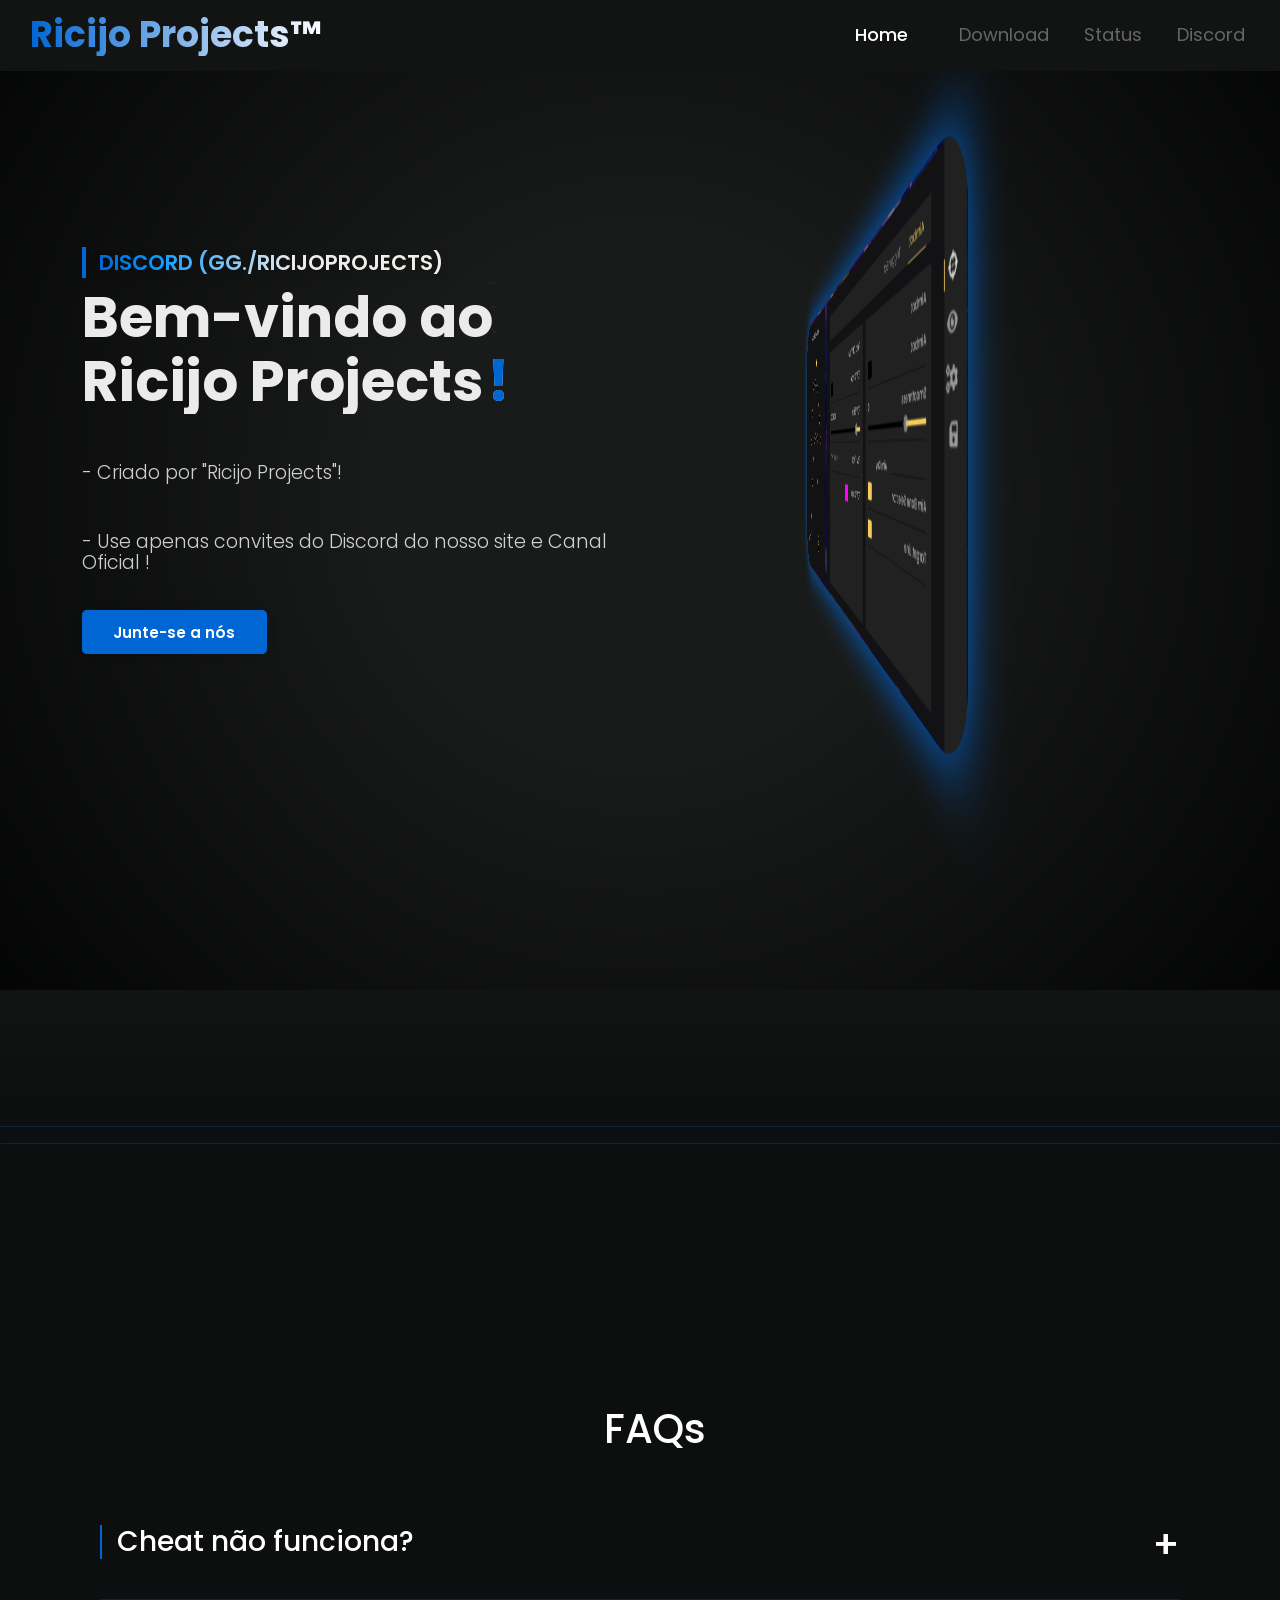
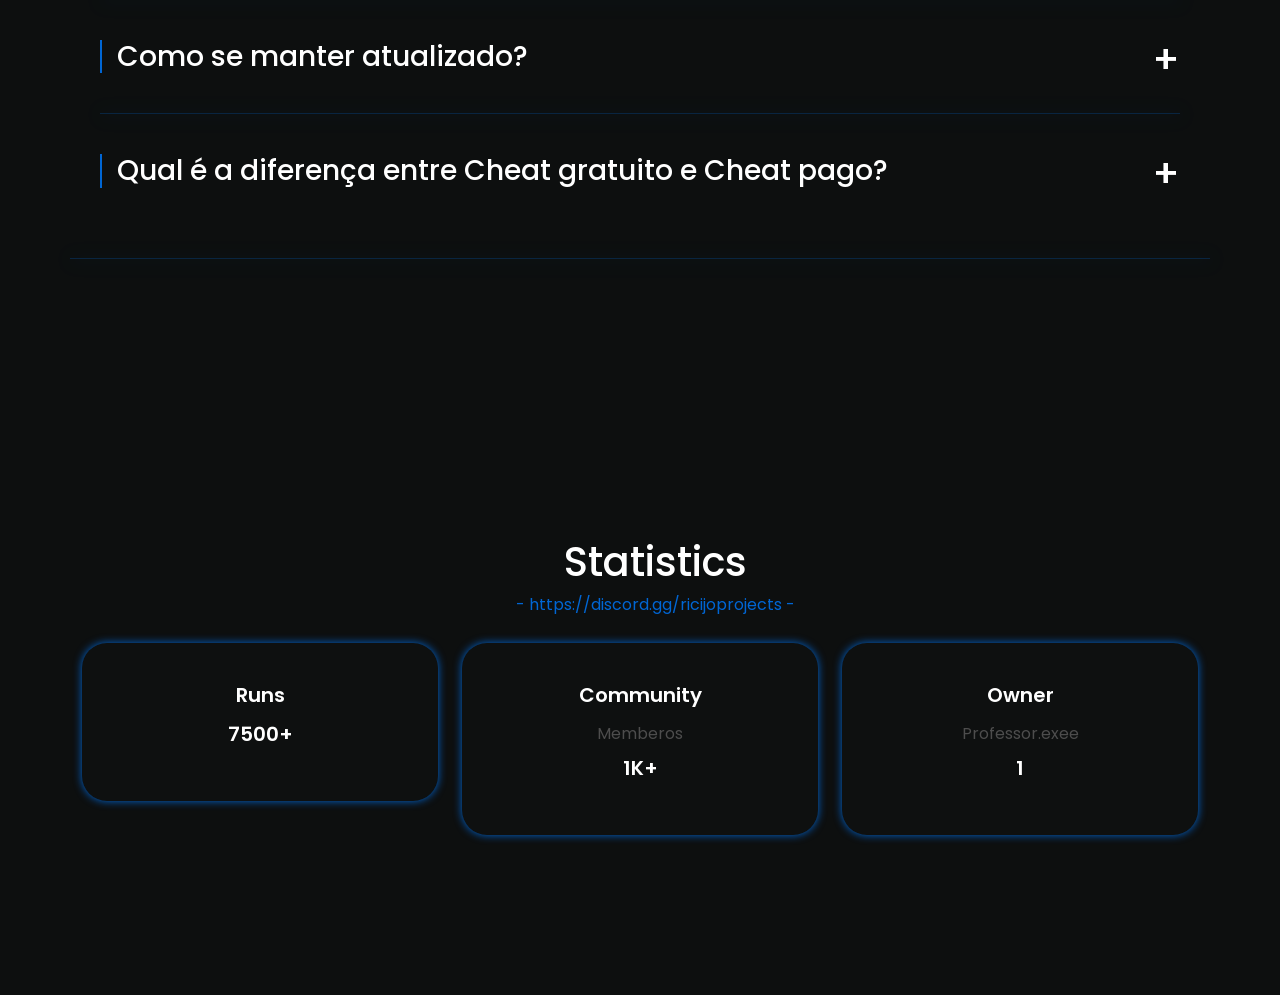
==== index.html @ 13a40e5a "initial commit" ====
<script>

    var isNS = (navigator.appName == "Netscape") ? 1 : 0;
    if (navigator.appName == "Netscape") document.captureEvents(Event.MOUSEDOWN || Event.MOUSEUP);

    function mischandler() {
        return false;
    }


    document.onkeydown = function(e) {
        if (event.keyCode == 123) {
            return false;
        }
        if (e.ctrlKey && e.shiftKey && (e.keyCode == 'I'.charCodeAt(0) || e.keyCode == 'i'.charCodeAt(0))) {
            return false;
        }
        if (e.ctrlKey && e.shiftKey && (e.keyCode == 'C'.charCodeAt(0) || e.keyCode == 'c'.charCodeAt(0))) {
            return false;
        }
        if (e.ctrlKey && e.shiftKey && (e.keyCode == 'J'.charCodeAt(0) || e.keyCode == 'j'.charCodeAt(0))) {
            return false;
        }
        if (e.ctrlKey && (e.keyCode == 'U'.charCodeAt(0) || e.keyCode == 'u'.charCodeAt(0))) {
            return false;
        }
        if (e.ctrlKey && (e.keyCode == 'S'.charCodeAt(0) || e.keyCode == 's'.charCodeAt(0))) {
            return false;
        }
    }
</script>

<meta http-equiv="content-type" content="text/html;charset=UTF-8" />

<head>
    <!DOCTYPE html>
    <html lang="pt-br">
    <meta charset="UTF-8">
    <meta http-equiv="X-UA-Compatible" content="IE=edge">
    <meta name="viewport" content="width=device-width, initial-scale=1.0">
    <title>Ricijo Projects - 2024</title>

    <link href="assets/css/imports.css" rel="stylesheet">

    <link href="assets/css/aos.css" rel="stylesheet">

    <link rel="stylesheet" href="assets/css/font.css" />
    <link rel="icon" type="image/x-icon" href="assets/img/icon.ico">

    <script src="assets/js/ajax/libs/jquery/3.3.1/jquery.min.js"></script>

    <script src="assets/js/aos@2.3.1/aos.js"></script>
    <script src="cdn.sellix.io/static/js/embed.js"></script>
    <link href="cdn.sellix.io/static/css/embed.css" rel="stylesheet" />




</head>
<div class="head" style="width: 100%; height: 20px; position: absolute; z-index: -1"></div>

<header id="navbar" class="active">

    <div class="header">
        <div class="brand">
            <h1>Ricijo Projects&trade;</h1>
        </div>
        <nav class="nav">
            <a href="index.html" class="nav-link wide">Home</a>
            <a href="store.html" target="_blank">Download</a>
            <a href="status.html">Status</a>
            <a href="https://discord.gg/ricijoprojects" target="_blank">Discord</a>
			
        </nav>
    </div>




</header>





<section id="landing">
    <div class="container h-100">
        <div class="row align-items-center h-100">
            <div class="col-md-6" data-aos="fade-right" data-aos-duration="2200">
                <div class="left">
                    <div class="box-welcome">
                        <span>Discord (gg./ricijoprojects) </span>
                    </div>
                    <div class="content">
                        <h1 class="mb-3">Bem-vindo ao Ricijo Projects<span class="red">!</span></h1>
                        <div class="paragraph">
                            <p class="mb-5"></p>
                            <p class="mb-5"> - Criado por "Ricijo Projects"!</p>				
                            <p class="mb-5"> - Use apenas convites do Discord do nosso site e Canal Oficial !</p>					
							
                        </div>
                    </div>

                    <a href="https://discord.gg/ricijoprojects" class="button">Junte-se a nós</a>
                </div>
            </div>

            <div class="col-md-6 d-flex justify-content-end right" data-aos="fade-left" data-aos-duration="2200">
	
                         <source src="assets/img/BW.mp4" autopl
                <!-- 
                         <video autoplay height="30%" style="oay type="video/mp4">
                       </video>
                     -->

                <img class="tilted" style="top: 30px; box-shadow: 0px 0px 50px #0066d4; border-radius: 50px;" src="assets/img/gui.png" alt="Tilted Image">




</section>


<section id="product-info">



    <div class="container">
        <div class="row align-items-center">


            <div class="row align-items-center">
                <div class="col-md-6 left" data-aos="fade-right" data-aos-duration="1000">

                    <div class="product-description">




                    <!--
               <div class="right" data-aos="fade-left" data-aos-duration="1000">
                    <img alt="cheat menu" src="assets/img/gui.png" alt="" class="img-fluid" style="top: 30px; animation: infinite 5s space ease; box-shadow: 0px 0px 6px #c882dd;" width="466rem">
               </div>
               -->

                </div>
            </div>


            <div class="col-md-6 left" data-aos="fade-right" data-aos-duration="1000">


            </div>
            <br>
            <div class="buy ">
                <div class="d-flex align-items-center">
                    <div>

                    </div>
                    <div>
                    </div>
                </div>
            </div>


        </div>


    </div>
    </div>
</section>

<hr>

<section id="vouch">









    </div>
    </div>
</section>

<hr>


<section id="faq">
    <style type="text/css">
        .brand h1 {
            font-size: 36px;
            margin: 0;
            background: linear-gradient(to right, #0066d4, #ffffff);
            -webkit-background-clip: text;
            -webkit-text-fill-color: transparent;
            font-weight: bold;
        }

        .nav {
            display: flex;
            justify-content: flex-end;
            align-items: center;
        }   

        .nav a {
            color: #666;
            text-align: center;
            text-decoration: none;
            font-size: 18px;
            margin-right: 35px;
            transition: color 0.5s;
        }

        .nav-link.wide {
            color: white;
        }

        .white-link {
            color: white;
        }

        .nav a.selected {
            color: white;
        }

        .nav a:hover {
            color: rgb(255, 255, 255);
        }

        .header {
            border-radius: 20px 20px 0px 0px;
            padding: 5px 0px 10px 30px;
            color: #fff;
            width: 100%;
            height: 55px;
            display: flex;
            align-content: center;
            justify-content: space-between;
        }

        .underheader {
            border-radius: 20px 20px 0px 0px;
            padding: 10px 0px;
            color: rgb(197, 197, 197);
            width: 100%;
            font-size: 10px;
            display: flex;
            align-content: center;
            justify-content: center;
        }

        .faq-item {
            margin-bottom: 40px;
            margin-top: 40px;
            padding-left: 15px;
            border-left: 2px solid #0066d4;
            transition: 2s;
        }

        .faq-item1 {
            margin-bottom: 40px;
            margin-top: 40px;
            padding-left: 15px;
            border-left: 2px solid #0066d4;
            transition: 2s;
        }

        .faq-item2 {
            margin-bottom: 40px;
            margin-top: 40px;
            padding-left: 15px;
            border-left: 2px solid #0066d4;
            transition: 2s;
        }

        .faq-item3 {
            margin-bottom: 40px;
            margin-top: 40px;
            padding-left: 15px;
            border-left: 2px solid #0066d4;
            transition: 2s;
        }

        .faq-item4 {
            margin-bottom: 40px;
            margin-top: 40px;
            padding-left: 15px;
            border-left: 2px solid #0066d4;
            transition: 2s;
        }

        .faq-line {
            border-left: 5px solid #0066d4;
            box-shadow: 1px 1px 15px #0066d4;
            border-radius: 5px;
            padding: .6rem 1.5rem;
            margin-bottom: 1.7rem;
        }

        .faq-body {
            padding-left: 15px;
            display: none;
            color: white;
            width: 95%;
            margin-top: 30px;
        }

        .faq-body1 {
            padding-left: 15px;
            display: none;
            color: white;
            width: 95%;
            margin-top: 30px;
        }

        .faq-body2 {
            padding-left: 15px;
            display: none;
            color: white;
            width: 95%;
            margin-top: 30px;
        }

        .faq-body3 {
            padding-left: 15px;
            display: none;
            color: white;
            width: 95%;
            margin-top: 30px;
        }

        .faq-body4 {
            padding-left: 15px;
            display: none;
            color: white;
            width: 95%;
            margin-top: 30px;
        }

        .faq-wrapper {
            width: 75%;
            margin: 0 auto;
        }

        .header p {
            width: 100%;
            margin: 0 auto;
            text-align: center;
        }

        .header h1 {
            width: 100%;
            margin: 0 auto;
            text-align: center;
        }

        .faq-inner {
            padding: 30px;
            transition: 2s;
        }

        .faq-plus {
            cursor: pointer;
            float: right;
            font-size: 1.4em;
            line-height: 1em;
            cursor: pointer;
        }

        hr {
            background-color: #0066d4;
            box-shadow: 1px 1px 15px #0066d4;
        }

        .faq-item h3 {
            color: white;
            transition: 2s;
        }

        .faq-item h3:hover {
            color: #0066d4;
            transition: 2s;
            cursor: pointer;
        }

        .faq-item1 h3 {
            color: white;
            transition: 2s;
        }

        .faq-item1 h3:hover {
            color: #0066d4;
            transition: 2s;
            cursor: pointer;
        }

        .faq-item2 h3 {
            color: white;
            transition: 2s;
        }

        .faq-item2 h3:hover {
            color: #0066d4;
            transition: 2s;
            cursor: pointer;
        }

        .faq-item3 h3 {
            color: white;
            transition: 2s;
        }

        .faq-item3 h3:hover {
            color: #0066d4;
            transition: 2s;
            cursor: pointer;
        }

        .faq-item4 h3 {
            color: white;
            transition: 2s;
        }

        .faq-item4 h3:hover {
            color: #0066d4;
            transition: 2s;
            cursor: pointer;
        }
    </style>
    </head>

    <body>
        <div class="container">
            <div class="row">
                    <div class="header">
                        <h1>FAQs</h1>
                    </div>
                    <div class="faq-inner">
                        <div class="faq-item">
                            <h3>
                                Cheat não funciona?
                                <span class="faq-plus">&plus;</span>
                            </h3>
                            <div class="faq-body">
                               Antes de Executar nosso Loader desative seu Ant-Virus por completo e depois Execute nosso Loader como Administrador, Caso nao funcione Por favor, entre em nosso servidor Discord e crie um ticket para resolver o problema. 
                            </div>
                        </div>
                        <hr>
                        <div class="faq-item1">

                        </div>

                        <div class="faq-item2">



                            <h3>
                                Como se manter atualizado?
                                <span class="faq-plus">&plus;</span>
                            </h3>
                            <div class="faq-body2">
                                Sempre atualizaremos, mas certifique-se de entrar também em nosso servidor Discord e Youtube para ter certeza de estar sempre atualizado.
                            </div>
                        </div>
						                            </h3>

						
						                        <hr>

						                        <div class="faq-item3">
                            </h3>



                            <h3>
                                Qual é a diferença entre Cheat gratuito e Cheat pago?
                                <span class="faq-plus">&plus;</span>
                            </h3>
                            <div class="faq-body3">
                                O Cheat Gratuito é bom, mas pode ser detectado com o tempo, já que muitas pessoas irão usá-lo e pode ser sinalizado pelo Ant-Cheat com o tempo, o <strong> Cheat Privado é para Jogadores e é totalmente indetectável. Ele não pode ser sinalizado por Ant-Cheat. É um Cheat Com Suporte, então você não será banido novamente.</strong>
                            </div>
						
						
                    </div>
                </div>
                <hr>
            </div>
        </div>
        </div>
        </div>
        <script type="text/javascript">
            $(".faq-item").on('click', function() {
                $(this).parent().parent().find('.faq-body').slideToggle();
            });
            $(".faq-item1").on('click', function() {
                $(this).parent().parent().find('.faq-body1').slideToggle();
            });
            $(".faq-item2").on('click', function() {
                $(this).parent().parent().find('.faq-body2').slideToggle();
            });
            $(".faq-item3").on('click', function() {
                $(this).parent().parent().find('.faq-body3').slideToggle();
            });
            $(".faq-item4").on('click', function() {
                $(this).parent().parent().find('.faq-body4').slideToggle();
            });
        </script>
</section>

<section id="services" class="section">
    <div class="header">
        <h1>Statistics</h1>
    </div>
    <div class="header">
        <p style="color:#0066d4;"> - https://discord.gg/ricijoprojects -</p>
    </div>

    <div class="container">
        <div class="row justify-content-center justify-content-md-start">

            <div class="col-lg-4 col-md-6 col-xs-12 col-sm-10">
                <div class="services-item1 text-center">
                    <h4>Runs</h4>
                    </p>
                    <h4>7500+</h4>
                </div>
            </div>

            <div class="col-lg-4 col-md-6 col-xs-12 col-sm-10">
                <div class="services-item1 text-center">
                    <h4>Community</h4>
                    <p>Memberos
                    </p>
                    <h4>1K+</h4>
                </div>
            </div>




            <div class="col-lg-4 col-md-6 col-xs-12 col-sm-10">
                <div class="services-item1 text-center">
                    <h4>Owner</h4>
                    <p> Professor.exee
                    </p>
                    <h4>1</h4>

                </div>
            </div>


        </div>
    </div>


</section>





<script src="assets/js/bootstrap.js"></script>
<script>
    AOS.init({
        disable: 'mobile',
        once: true,
    });

    function change_buy_button(month, threemonths, oneyear, lifetime, sellixid) {
        var value = document.getElementById('plan-select-permspoof').value;
        if (value == 0) {
            document.getElementById('plan-tag').innerHTML = "3.99€";
            document.getElementById("linkperm").setAttribute("sellix", "63e2c02b14707");

        } else if (value == 1) {
            document.getElementById('plan-tag').innerHTML = "6.99€";
            document.getElementById("linkperm").setAttribute("sellix", "63e2c202df00a");
        } else if (value == 2) {
            document.getElementById('plan-tag').innerHTML = "10.99€";
            document.getElementById("linkperm").setAttribute("sellix", "63e2c2599778d");
        } else if (value == 3) {
            document.getElementById('plan-tag').innerHTML = "20.99";
            document.getElementById("linkperm").setAttribute("sellix", "63e2c2cab6d09");
        }
    }

    function change_buy_button2(month, threemonths, oneyear, lifetime) {
        var value = document.getElementById('plan-2').value;
        if (value == 0) {

            document.getElementById('plan-2-tag').innerHTML = "5.99€";
            document.getElementById("linkperm3").setAttribute("sellix", "63e2e7d04923a");

        } else if (value == 1) {
            document.getElementById('plan-2-tag').innerHTML = "15.99€";
            document.getElementById("linkperm3").setAttribute("sellix", "63e2e8383018a");
        } else if (value == 2) {
            document.getElementById('plan-2-tag').innerHTML = "19.99€";
            document.getElementById("linkperm3").setAttribute("sellix", "63e2e87bd94dc");
        } else if (value == 3) {
            document.getElementById('plan-2-tag').innerHTML = "29.99€";
            document.getElementById("linkperm3").setAttribute("sellix", "63e2e8bf50a34");
        }
    }
</script>

</body>
---- assets/css/imports.css ----
@import "bootstrap.min.css";
@import "config.css";
@import "global.css";
@import "custom.css";
@import "responsive.css"
---- assets/css/font.css ----
.fa,
.fab,
.fal,
.far,
.fas {
    -moz-osx-font-smoothing: grayscale;
    -webkit-font-smoothing: antialiased;
    display: inline-block;
    font-style: normal;
    font-variant: normal;
    text-rendering: auto;
    line-height: 1
}

.fa-lg {
    font-size: 1.33333em;
    line-height: .75em;
    vertical-align: -.0667em
}

.fa-xs {
    font-size: .75em
}

.fa-sm {
    font-size: .875em
}

.fa-1x {
    font-size: 1em
}

.fa-2x {
    font-size: 2em
}

.fa-3x {
    font-size: 3em
}

.fa-4x {
    font-size: 4em
}

.fa-5x {
    font-size: 5em
}

.fa-6x {
    font-size: 6em
}

.fa-7x {
    font-size: 7em
}

.fa-8x {
    font-size: 8em
}

.fa-9x {
    font-size: 9em
}

.fa-10x {
    font-size: 10em
}

.fa-fw {
    text-align: center;
    width: 1.25em
}

.fa-ul {
    list-style-type: none;
    margin-left: 2.5em;
    padding-left: 0
}

.fa-ul>li {
    position: relative
}

.fa-li {
    left: -2em;
    position: absolute;
    text-align: center;
    width: 2em;
    line-height: inherit
}

.fa-border {
    border: .08em solid #eee;
    border-radius: .1em;
    padding: .2em .25em .15em
}

.fa-pull-left {
    float: left
}

.fa-pull-right {
    float: right
}

.fa.fa-pull-left,
.fab.fa-pull-left,
.fal.fa-pull-left,
.far.fa-pull-left,
.fas.fa-pull-left {
    margin-right: .3em
}

.fa.fa-pull-right,
.fab.fa-pull-right,
.fal.fa-pull-right,
.far.fa-pull-right,
.fas.fa-pull-right {
    margin-left: .3em
}

.fa-spin {
    animation: fa-spin 2s infinite linear
}

.fa-pulse {
    animation: fa-spin 1s infinite steps(8)
}

@keyframes fa-spin {
    0% {
        transform: rotate(0deg)
    }
    to {
        transform: rotate(1turn)
    }
}

.fa-rotate-90 {
    -ms-filter: "progid:DXImageTransform.Microsoft.BasicImage(rotation=1)";
    transform: rotate(90deg)
}

.fa-rotate-180 {
    -ms-filter: "progid:DXImageTransform.Microsoft.BasicImage(rotation=2)";
    transform: rotate(180deg)
}

.fa-rotate-270 {
    -ms-filter: "progid:DXImageTransform.Microsoft.BasicImage(rotation=3)";
    transform: rotate(270deg)
}

.fa-flip-horizontal {
    -ms-filter: "progid:DXImageTransform.Microsoft.BasicImage(rotation=0, mirror=1)";
    transform: scaleX(-1)
}

.fa-flip-vertical {
    transform: scaleY(-1)
}

.fa-flip-both,
.fa-flip-horizontal.fa-flip-vertical,
.fa-flip-vertical {
    -ms-filter: "progid:DXImageTransform.Microsoft.BasicImage(rotation=2, mirror=1)"
}

.fa-flip-both,
.fa-flip-horizontal.fa-flip-vertical {
    transform: scale(-1)
}

:root .fa-flip-both,
:root .fa-flip-horizontal,
:root .fa-flip-vertical,
:root .fa-rotate-90,
:root .fa-rotate-180,
:root .fa-rotate-270 {
    filter: none
}

.fa-stack {
    display: inline-block;
    height: 2em;
    line-height: 2em;
    position: relative;
    vertical-align: middle;
    width: 2.5em
}

.fa-stack-1x,
.fa-stack-2x {
    left: 0;
    position: absolute;
    text-align: center;
    width: 100%
}

.fa-stack-1x {
    line-height: inherit
}

.fa-stack-2x {
    font-size: 2em
}

.fa-inverse {
    color: #fff
}

.fa-500px:before {
    content: "\f26e"
}

.fa-accessible-icon:before {
    content: "\f368"
}

.fa-accusoft:before {
    content: "\f369"
}

.fa-acquisitions-incorporated:before {
    content: "\f6af"
}

.fa-ad:before {
    content: "\f641"
}

.fa-address-book:before {
    content: "\f2b9"
}

.fa-address-card:before {
    content: "\f2bb"
}

.fa-adjust:before {
    content: "\f042"
}

.fa-adn:before {
    content: "\f170"
}

.fa-adobe:before {
    content: "\f778"
}

.fa-adversal:before {
    content: "\f36a"
}

.fa-affiliatetheme:before {
    content: "\f36b"
}

.fa-air-freshener:before {
    content: "\f5d0"
}

.fa-airbnb:before {
    content: "\f834"
}

.fa-algolia:before {
    content: "\f36c"
}

.fa-align-center:before {
    content: "\f037"
}

.fa-align-justify:before {
    content: "\f039"
}

.fa-align-left:before {
    content: "\f036"
}

.fa-align-right:before {
    content: "\f038"
}

.fa-alipay:before {
    content: "\f642"
}

.fa-allergies:before {
    content: "\f461"
}

.fa-amazon:before {
    content: "\f270"
}

.fa-amazon-pay:before {
    content: "\f42c"
}

.fa-ambulance:before {
    content: "\f0f9"
}

.fa-american-sign-language-interpreting:before {
    content: "\f2a3"
}

.fa-amilia:before {
    content: "\f36d"
}

.fa-anchor:before {
    content: "\f13d"
}

.fa-android:before {
    content: "\f17b"
}

.fa-angellist:before {
    content: "\f209"
}

.fa-angle-double-down:before {
    content: "\f103"
}

.fa-angle-double-left:before {
    content: "\f100"
}

.fa-angle-double-right:before {
    content: "\f101"
}

.fa-angle-double-up:before {
    content: "\f102"
}

.fa-angle-down:before {
    content: "\f107"
}

.fa-angle-left:before {
    content: "\f104"
}

.fa-angle-right:before {
    content: "\f105"
}

.fa-angle-up:before {
    content: "\f106"
}

.fa-angry:before {
    content: "\f556"
}

.fa-angrycreative:before {
    content: "\f36e"
}

.fa-angular:before {
    content: "\f420"
}

.fa-ankh:before {
    content: "\f644"
}

.fa-app-store:before {
    content: "\f36f"
}

.fa-app-store-ios:before {
    content: "\f370"
}

.fa-apper:before {
    content: "\f371"
}

.fa-apple:before {
    content: "\f179"
}

.fa-apple-alt:before {
    content: "\f5d1"
}

.fa-apple-pay:before {
    content: "\f415"
}

.fa-archive:before {
    content: "\f187"
}

.fa-archway:before {
    content: "\f557"
}

.fa-arrow-alt-circle-down:before {
    content: "\f358"
}

.fa-arrow-alt-circle-left:before {
    content: "\f359"
}

.fa-arrow-alt-circle-right:before {
    content: "\f35a"
}

.fa-arrow-alt-circle-up:before {
    content: "\f35b"
}

.fa-arrow-circle-down:before {
    content: "\f0ab"
}

.fa-arrow-circle-left:before {
    content: "\f0a8"
}

.fa-arrow-circle-right:before {
    content: "\f0a9"
}

.fa-arrow-circle-up:before {
    content: "\f0aa"
}

.fa-arrow-down:before {
    content: "\f063"
}

.fa-arrow-left:before {
    content: "\f060"
}

.fa-arrow-right:before {
    content: "\f061"
}

.fa-arrow-up:before {
    content: "\f062"
}

.fa-arrows-alt:before {
    content: "\f0b2"
}

.fa-arrows-alt-h:before {
    content: "\f337"
}

.fa-arrows-alt-v:before {
    content: "\f338"
}

.fa-artstation:before {
    content: "\f77a"
}

.fa-assistive-listening-systems:before {
    content: "\f2a2"
}

.fa-asterisk:before {
    content: "\f069"
}

.fa-asymmetrik:before {
    content: "\f372"
}

.fa-at:before {
    content: "\f1fa"
}

.fa-atlas:before {
    content: "\f558"
}

.fa-atlassian:before {
    content: "\f77b"
}

.fa-atom:before {
    content: "\f5d2"
}

.fa-audible:before {
    content: "\f373"
}

.fa-audio-description:before {
    content: "\f29e"
}

.fa-autoprefixer:before {
    content: "\f41c"
}

.fa-avianex:before {
    content: "\f374"
}

.fa-aviato:before {
    content: "\f421"
}

.fa-award:before {
    content: "\f559"
}

.fa-aws:before {
    content: "\f375"
}

.fa-baby:before {
    content: "\f77c"
}

.fa-baby-carriage:before {
    content: "\f77d"
}

.fa-backspace:before {
    content: "\f55a"
}

.fa-backward:before {
    content: "\f04a"
}

.fa-bacon:before {
    content: "\f7e5"
}

.fa-balance-scale:before {
    content: "\f24e"
}

.fa-ban:before {
    content: "\f05e"
}

.fa-band-aid:before {
    content: "\f462"
}

.fa-bandcamp:before {
    content: "\f2d5"
}

.fa-barcode:before {
    content: "\f02a"
}

.fa-bars:before {
    content: "\f0c9"
}

.fa-baseball-ball:before {
    content: "\f433"
}

.fa-basketball-ball:before {
    content: "\f434"
}

.fa-bath:before {
    content: "\f2cd"
}

.fa-battery-empty:before {
    content: "\f244"
}

.fa-battery-full:before {
    content: "\f240"
}

.fa-battery-half:before {
    content: "\f242"
}

.fa-battery-quarter:before {
    content: "\f243"
}

.fa-battery-three-quarters:before {
    content: "\f241"
}

.fa-battle-net:before {
    content: "\f835"
}

.fa-bed:before {
    content: "\f236"
}

.fa-beer:before {
    content: "\f0fc"
}

.fa-behance:before {
    content: "\f1b4"
}

.fa-behance-square:before {
    content: "\f1b5"
}

.fa-bell:before {
    content: "\f0f3"
}

.fa-bell-slash:before {
    content: "\f1f6"
}

.fa-bezier-curve:before {
    content: "\f55b"
}

.fa-bible:before {
    content: "\f647"
}

.fa-bicycle:before {
    content: "\f206"
}

.fa-bimobject:before {
    content: "\f378"
}

.fa-binoculars:before {
    content: "\f1e5"
}

.fa-biohazard:before {
    content: "\f780"
}

.fa-birthday-cake:before {
    content: "\f1fd"
}

.fa-bitbucket:before {
    content: "\f171"
}

.fa-bitcoin:before {
    content: "\f379"
}

.fa-bity:before {
    content: "\f37a"
}

.fa-black-tie:before {
    content: "\f27e"
}

.fa-blackberry:before {
    content: "\f37b"
}

.fa-blender:before {
    content: "\f517"
}

.fa-blender-phone:before {
    content: "\f6b6"
}

.fa-blind:before {
    content: "\f29d"
}

.fa-blog:before {
    content: "\f781"
}

.fa-blogger:before {
    content: "\f37c"
}

.fa-blogger-b:before {
    content: "\f37d"
}

.fa-bluetooth:before {
    content: "\f293"
}

.fa-bluetooth-b:before {
    content: "\f294"
}

.fa-bold:before {
    content: "\f032"
}

.fa-bolt:before {
    content: "\f0e7"
}

.fa-bomb:before {
    content: "\f1e2"
}

.fa-bone:before {
    content: "\f5d7"
}

.fa-bong:before {
    content: "\f55c"
}

.fa-book:before {
    content: "\f02d"
}

.fa-book-dead:before {
    content: "\f6b7"
}

.fa-book-medical:before {
    content: "\f7e6"
}

.fa-book-open:before {
    content: "\f518"
}

.fa-book-reader:before {
    content: "\f5da"
}

.fa-bookmark:before {
    content: "\f02e"
}

.fa-bootstrap:before {
    content: "\f836"
}

.fa-bowling-ball:before {
    content: "\f436"
}

.fa-box:before {
    content: "\f466"
}

.fa-box-open:before {
    content: "\f49e"
}

.fa-boxes:before {
    content: "\f468"
}

.fa-braille:before {
    content: "\f2a1"
}

.fa-brain:before {
    content: "\f5dc"
}

.fa-bread-slice:before {
    content: "\f7ec"
}

.fa-briefcase:before {
    content: "\f0b1"
}

.fa-briefcase-medical:before {
    content: "\f469"
}

.fa-broadcast-tower:before {
    content: "\f519"
}

.fa-broom:before {
    content: "\f51a"
}

.fa-brush:before {
    content: "\f55d"
}

.fa-btc:before {
    content: "\f15a"
}

.fa-buffer:before {
    content: "\f837"
}

.fa-bug:before {
    content: "\f188"
}

.fa-building:before {
    content: "\f1ad"
}

.fa-bullhorn:before {
    content: "\f0a1"
}

.fa-bullseye:before {
    content: "\f140"
}

.fa-burn:before {
    content: "\f46a"
}

.fa-buromobelexperte:before {
    content: "\f37f"
}

.fa-bus:before {
    content: "\f207"
}

.fa-bus-alt:before {
    content: "\f55e"
}

.fa-business-time:before {
    content: "\f64a"
}

.fa-buysellads:before {
    content: "\f20d"
}

.fa-calculator:before {
    content: "\f1ec"
}

.fa-calendar:before {
    content: "\f133"
}

.fa-calendar-alt:before {
    content: "\f073"
}

.fa-calendar-check:before {
    content: "\f274"
}

.fa-calendar-day:before {
    content: "\f783"
}

.fa-calendar-minus:before {
    content: "\f272"
}

.fa-calendar-plus:before {
    content: "\f271"
}

.fa-calendar-times:before {
    content: "\f273"
}

.fa-calendar-week:before {
    content: "\f784"
}

.fa-camera:before {
    content: "\f030"
}

.fa-camera-retro:before {
    content: "\f083"
}

.fa-campground:before {
    content: "\f6bb"
}

.fa-canadian-maple-leaf:before {
    content: "\f785"
}

.fa-candy-cane:before {
    content: "\f786"
}

.fa-cannabis:before {
    content: "\f55f"
}

.fa-capsules:before {
    content: "\f46b"
}

.fa-car:before {
    content: "\f1b9"
}

.fa-car-alt:before {
    content: "\f5de"
}

.fa-car-battery:before {
    content: "\f5df"
}

.fa-car-crash:before {
    content: "\f5e1"
}

.fa-car-side:before {
    content: "\f5e4"
}

.fa-caret-down:before {
    content: "\f0d7"
}

.fa-caret-left:before {
    content: "\f0d9"
}

.fa-caret-right:before {
    content: "\f0da"
}

.fa-caret-square-down:before {
    content: "\f150"
}

.fa-caret-square-left:before {
    content: "\f191"
}

.fa-caret-square-right:before {
    content: "\f152"
}

.fa-caret-square-up:before {
    content: "\f151"
}

.fa-caret-up:before {
    content: "\f0d8"
}

.fa-carrot:before {
    content: "\f787"
}

.fa-cart-arrow-down:before {
    content: "\f218"
}

.fa-cart-plus:before {
    content: "\f217"
}

.fa-cash-register:before {
    content: "\f788"
}

.fa-cat:before {
    content: "\f6be"
}

.fa-cc-amazon-pay:before {
    content: "\f42d"
}

.fa-cc-amex:before {
    content: "\f1f3"
}

.fa-cc-apple-pay:before {
    content: "\f416"
}

.fa-cc-diners-club:before {
    content: "\f24c"
}

.fa-cc-discover:before {
    content: "\f1f2"
}

.fa-cc-jcb:before {
    content: "\f24b"
}

.fa-cc-mastercard:before {
    content: "\f1f1"
}

.fa-cc-paypal:before {
    content: "\f1f4"
}

.fa-cc-stripe:before {
    content: "\f1f5"
}

.fa-cc-visa:before {
    content: "\f1f0"
}

.fa-centercode:before {
    content: "\f380"
}

.fa-centos:before {
    content: "\f789"
}

.fa-certificate:before {
    content: "\f0a3"
}

.fa-chair:before {
    content: "\f6c0"
}

.fa-chalkboard:before {
    content: "\f51b"
}

.fa-chalkboard-teacher:before {
    content: "\f51c"
}

.fa-charging-station:before {
    content: "\f5e7"
}

.fa-chart-area:before {
    content: "\f1fe"
}

.fa-chart-bar:before {
    content: "\f080"
}

.fa-chart-line:before {
    content: "\f201"
}

.fa-chart-pie:before {
    content: "\f200"
}

.fa-check:before {
    content: "\f00c"
}

.fa-check-circle:before {
    content: "\f058"
}

.fa-check-double:before {
    content: "\f560"
}

.fa-check-square:before {
    content: "\f14a"
}

.fa-cheese:before {
    content: "\f7ef"
}

.fa-chess:before {
    content: "\f439"
}

.fa-chess-bishop:before {
    content: "\f43a"
}

.fa-chess-board:before {
    content: "\f43c"
}

.fa-chess-king:before {
    content: "\f43f"
}

.fa-chess-knight:before {
    content: "\f441"
}

.fa-chess-pawn:before {
    content: "\f443"
}

.fa-chess-queen:before {
    content: "\f445"
}

.fa-chess-rook:before {
    content: "\f447"
}

.fa-chevron-circle-down:before {
    content: "\f13a"
}

.fa-chevron-circle-left:before {
    content: "\f137"
}

.fa-chevron-circle-right:before {
    content: "\f138"
}

.fa-chevron-circle-up:before {
    content: "\f139"
}

.fa-chevron-down:before {
    content: "\f078"
}

.fa-chevron-left:before {
    content: "\f053"
}

.fa-chevron-right:before {
    content: "\f054"
}

.fa-chevron-up:before {
    content: "\f077"
}

.fa-child:before {
    content: "\f1ae"
}

.fa-chrome:before {
    content: "\f268"
}

.fa-chromecast:before {
    content: "\f838"
}

.fa-church:before {
    content: "\f51d"
}

.fa-circle:before {
    content: "\f111"
}

.fa-circle-notch:before {
    content: "\f1ce"
}

.fa-city:before {
    content: "\f64f"
}

.fa-clinic-medical:before {
    content: "\f7f2"
}

.fa-clipboard:before {
    content: "\f328"
}

.fa-clipboard-check:before {
    content: "\f46c"
}

.fa-clipboard-list:before {
    content: "\f46d"
}

.fa-clock:before {
    content: "\f017"
}

.fa-clone:before {
    content: "\f24d"
}

.fa-closed-captioning:before {
    content: "\f20a"
}

.fa-cloud:before {
    content: "\f0c2"
}

.fa-cloud-download-alt:before {
    content: "\f381"
}

.fa-cloud-meatball:before {
    content: "\f73b"
}

.fa-cloud-moon:before {
    content: "\f6c3"
}

.fa-cloud-moon-rain:before {
    content: "\f73c"
}

.fa-cloud-rain:before {
    content: "\f73d"
}

.fa-cloud-showers-heavy:before {
    content: "\f740"
}

.fa-cloud-sun:before {
    content: "\f6c4"
}

.fa-cloud-sun-rain:before {
    content: "\f743"
}

.fa-cloud-upload-alt:before {
    content: "\f382"
}

.fa-cloudscale:before {
    content: "\f383"
}

.fa-cloudsmith:before {
    content: "\f384"
}

.fa-cloudversify:before {
    content: "\f385"
}

.fa-cocktail:before {
    content: "\f561"
}

.fa-code:before {
    content: "\f121"
}

.fa-code-branch:before {
    content: "\f126"
}

.fa-codepen:before {
    content: "\f1cb"
}

.fa-codiepie:before {
    content: "\f284"
}

.fa-coffee:before {
    content: "\f0f4"
}

.fa-cog:before {
    content: "\f013"
}

.fa-cogs:before {
    content: "\f085"
}

.fa-coins:before {
    content: "\f51e"
}

.fa-columns:before {
    content: "\f0db"
}

.fa-comment:before {
    content: "\f075"
}

.fa-comment-alt:before {
    content: "\f27a"
}

.fa-comment-dollar:before {
    content: "\f651"
}

.fa-comment-dots:before {
    content: "\f4ad"
}

.fa-comment-medical:before {
    content: "\f7f5"
}

.fa-comment-slash:before {
    content: "\f4b3"
}

.fa-comments:before {
    content: "\f086"
}

.fa-comments-dollar:before {
    content: "\f653"
}

.fa-compact-disc:before {
    content: "\f51f"
}

.fa-compass:before {
    content: "\f14e"
}

.fa-compress:before {
    content: "\f066"
}

.fa-compress-arrows-alt:before {
    content: "\f78c"
}

.fa-concierge-bell:before {
    content: "\f562"
}

.fa-confluence:before {
    content: "\f78d"
}

.fa-connectdevelop:before {
    content: "\f20e"
}

.fa-contao:before {
    content: "\f26d"
}

.fa-cookie:before {
    content: "\f563"
}

.fa-cookie-bite:before {
    content: "\f564"
}

.fa-copy:before {
    content: "\f0c5"
}

.fa-copyright:before {
    content: "\f1f9"
}

.fa-couch:before {
    content: "\f4b8"
}

.fa-cpanel:before {
    content: "\f388"
}

.fa-creative-commons:before {
    content: "\f25e"
}

.fa-creative-commons-by:before {
    content: "\f4e7"
}

.fa-creative-commons-nc:before {
    content: "\f4e8"
}

.fa-creative-commons-nc-eu:before {
    content: "\f4e9"
}

.fa-creative-commons-nc-jp:before {
    content: "\f4ea"
}

.fa-creative-commons-nd:before {
    content: "\f4eb"
}

.fa-creative-commons-pd:before {
    content: "\f4ec"
}

.fa-creative-commons-pd-alt:before {
    content: "\f4ed"
}

.fa-creative-commons-remix:before {
    content: "\f4ee"
}

.fa-creative-commons-sa:before {
    content: "\f4ef"
}

.fa-creative-commons-sampling:before {
    content: "\f4f0"
}

.fa-creative-commons-sampling-plus:before {
    content: "\f4f1"
}

.fa-creative-commons-share:before {
    content: "\f4f2"
}

.fa-creative-commons-zero:before {
    content: "\f4f3"
}

.fa-credit-card:before {
    content: "\f09d"
}

.fa-critical-role:before {
    content: "\f6c9"
}

.fa-crop:before {
    content: "\f125"
}

.fa-crop-alt:before {
    content: "\f565"
}

.fa-cross:before {
    content: "\f654"
}

.fa-crosshairs:before {
    content: "\f05b"
}

.fa-crow:before {
    content: "\f520"
}

.fa-crown:before {
    content: "\f521"
}

.fa-crutch:before {
    content: "\f7f7"
}

.fa-css3:before {
    content: "\f13c"
}

.fa-css3-alt:before {
    content: "\f38b"
}

.fa-cube:before {
    content: "\f1b2"
}

.fa-cubes:before {
    content: "\f1b3"
}

.fa-cut:before {
    content: "\f0c4"
}

.fa-cuttlefish:before {
    content: "\f38c"
}

.fa-d-and-d:before {
    content: "\f38d"
}

.fa-d-and-d-beyond:before {
    content: "\f6ca"
}

.fa-dashcube:before {
    content: "\f210"
}

.fa-database:before {
    content: "\f1c0"
}

.fa-deaf:before {
    content: "\f2a4"
}

.fa-delicious:before {
    content: "\f1a5"
}

.fa-democrat:before {
    content: "\f747"
}

.fa-deploydog:before {
    content: "\f38e"
}

.fa-deskpro:before {
    content: "\f38f"
}

.fa-desktop:before {
    content: "\f108"
}

.fa-dev:before {
    content: "\f6cc"
}

.fa-deviantart:before {
    content: "\f1bd"
}

.fa-dharmachakra:before {
    content: "\f655"
}

.fa-dhl:before {
    content: "\f790"
}

.fa-diagnoses:before {
    content: "\f470"
}

.fa-diaspora:before {
    content: "\f791"
}

.fa-dice:before {
    content: "\f522"
}

.fa-dice-d20:before {
    content: "\f6cf"
}

.fa-dice-d6:before {
    content: "\f6d1"
}

.fa-dice-five:before {
    content: "\f523"
}

.fa-dice-four:before {
    content: "\f524"
}

.fa-dice-one:before {
    content: "\f525"
}

.fa-dice-six:before {
    content: "\f526"
}

.fa-dice-three:before {
    content: "\f527"
}

.fa-dice-two:before {
    content: "\f528"
}

.fa-digg:before {
    content: "\f1a6"
}

.fa-digital-ocean:before {
    content: "\f391"
}

.fa-digital-tachograph:before {
    content: "\f566"
}

.fa-directions:before {
    content: "\f5eb"
}

.fa-discord:before {
    content: "\f392"
}

.fa-discourse:before {
    content: "\f393"
}

.fa-divide:before {
    content: "\f529"
}

.fa-dizzy:before {
    content: "\f567"
}

.fa-dna:before {
    content: "\f471"
}

.fa-dochub:before {
    content: "\f394"
}

.fa-docker:before {
    content: "\f395"
}

.fa-dog:before {
    content: "\f6d3"
}

.fa-dollar-sign:before {
    content: "\f155"
}

.fa-dolly:before {
    content: "\f472"
}

.fa-dolly-flatbed:before {
    content: "\f474"
}

.fa-donate:before {
    content: "\f4b9"
}

.fa-door-closed:before {
    content: "\f52a"
}

.fa-door-open:before {
    content: "\f52b"
}

.fa-dot-circle:before {
    content: "\f192"
}

.fa-dove:before {
    content: "\f4ba"
}

.fa-download:before {
    content: "\f019"
}

.fa-draft2digital:before {
    content: "\f396"
}

.fa-drafting-compass:before {
    content: "\f568"
}

.fa-dragon:before {
    content: "\f6d5"
}

.fa-draw-polygon:before {
    content: "\f5ee"
}

.fa-dribbble:before {
    content: "\f17d"
}

.fa-dribbble-square:before {
    content: "\f397"
}

.fa-dropbox:before {
    content: "\f16b"
}

.fa-drum:before {
    content: "\f569"
}

.fa-drum-steelpan:before {
    content: "\f56a"
}

.fa-drumstick-bite:before {
    content: "\f6d7"
}

.fa-drupal:before {
    content: "\f1a9"
}

.fa-dumbbell:before {
    content: "\f44b"
}

.fa-dumpster:before {
    content: "\f793"
}

.fa-dumpster-fire:before {
    content: "\f794"
}

.fa-dungeon:before {
    content: "\f6d9"
}

.fa-dyalog:before {
    content: "\f399"
}

.fa-earlybirds:before {
    content: "\f39a"
}

.fa-ebay:before {
    content: "\f4f4"
}

.fa-edge:before {
    content: "\f282"
}

.fa-edit:before {
    content: "\f044"
}

.fa-egg:before {
    content: "\f7fb"
}

.fa-eject:before {
    content: "\f052"
}

.fa-elementor:before {
    content: "\f430"
}

.fa-ellipsis-h:before {
    content: "\f141"
}

.fa-ellipsis-v:before {
    content: "\f142"
}

.fa-ello:before {
    content: "\f5f1"
}

.fa-ember:before {
    content: "\f423"
}

.fa-empire:before {
    content: "\f1d1"
}

.fa-envelope:before {
    content: "\f0e0"
}

.fa-envelope-open:before {
    content: "\f2b6"
}

.fa-envelope-open-text:before {
    content: "\f658"
}

.fa-envelope-square:before {
    content: "\f199"
}

.fa-envira:before {
    content: "\f299"
}

.fa-equals:before {
    content: "\f52c"
}

.fa-eraser:before {
    content: "\f12d"
}

.fa-erlang:before {
    content: "\f39d"
}

.fa-ethereum:before {
    content: "\f42e"
}

.fa-ethernet:before {
    content: "\f796"
}

.fa-etsy:before {
    content: "\f2d7"
}

.fa-euro-sign:before {
    content: "\f153"
}

.fa-evernote:before {
    content: "\f839"
}

.fa-exchange-alt:before {
    content: "\f362"
}

.fa-exclamation:before {
    content: "\f12a"
}

.fa-exclamation-circle:before {
    content: "\f06a"
}

.fa-exclamation-triangle:before {
    content: "\f071"
}

.fa-expand:before {
    content: "\f065"
}

.fa-expand-arrows-alt:before {
    content: "\f31e"
}

.fa-expeditedssl:before {
    content: "\f23e"
}

.fa-external-link-alt:before {
    content: "\f35d"
}

.fa-external-link-square-alt:before {
    content: "\f360"
}

.fa-eye:before {
    content: "\f06e"
}

.fa-eye-dropper:before {
    content: "\f1fb"
}

.fa-eye-slash:before {
    content: "\f070"
}

.fa-facebook:before {
    content: "\f09a"
}

.fa-facebook-f:before {
    content: "\f39e"
}

.fa-facebook-messenger:before {
    content: "\f39f"
}

.fa-facebook-square:before {
    content: "\f082"
}

.fa-fantasy-flight-games:before {
    content: "\f6dc"
}

.fa-fast-backward:before {
    content: "\f049"
}

.fa-fast-forward:before {
    content: "\f050"
}

.fa-fax:before {
    content: "\f1ac"
}

.fa-feather:before {
    content: "\f52d"
}

.fa-feather-alt:before {
    content: "\f56b"
}

.fa-fedex:before {
    content: "\f797"
}

.fa-fedora:before {
    content: "\f798"
}

.fa-female:before {
    content: "\f182"
}

.fa-fighter-jet:before {
    content: "\f0fb"
}

.fa-figma:before {
    content: "\f799"
}

.fa-file:before {
    content: "\f15b"
}

.fa-file-alt:before {
    content: "\f15c"
}

.fa-file-archive:before {
    content: "\f1c6"
}

.fa-file-audio:before {
    content: "\f1c7"
}

.fa-file-code:before {
    content: "\f1c9"
}

.fa-file-contract:before {
    content: "\f56c"
}

.fa-file-csv:before {
    content: "\f6dd"
}

.fa-file-download:before {
    content: "\f56d"
}

.fa-file-excel:before {
    content: "\f1c3"
}

.fa-file-export:before {
    content: "\f56e"
}

.fa-file-image:before {
    content: "\f1c5"
}

.fa-file-import:before {
    content: "\f56f"
}

.fa-file-invoice:before {
    content: "\f570"
}

.fa-file-invoice-dollar:before {
    content: "\f571"
}

.fa-file-medical:before {
    content: "\f477"
}

.fa-file-medical-alt:before {
    content: "\f478"
}

.fa-file-pdf:before {
    content: "\f1c1"
}

.fa-file-powerpoint:before {
    content: "\f1c4"
}

.fa-file-prescription:before {
    content: "\f572"
}

.fa-file-signature:before {
    content: "\f573"
}

.fa-file-upload:before {
    content: "\f574"
}

.fa-file-video:before {
    content: "\f1c8"
}

.fa-file-word:before {
    content: "\f1c2"
}

.fa-fill:before {
    content: "\f575"
}

.fa-fill-drip:before {
    content: "\f576"
}

.fa-film:before {
    content: "\f008"
}

.fa-filter:before {
    content: "\f0b0"
}

.fa-fingerprint:before {
    content: "\f577"
}

.fa-fire:before {
    content: "\f06d"
}

.fa-fire-alt:before {
    content: "\f7e4"
}

.fa-fire-extinguisher:before {
    content: "\f134"
}

.fa-firefox:before {
    content: "\f269"
}

.fa-first-aid:before {
    content: "\f479"
}

.fa-first-order:before {
    content: "\f2b0"
}

.fa-first-order-alt:before {
    content: "\f50a"
}

.fa-firstdraft:before {
    content: "\f3a1"
}

.fa-fish:before {
    content: "\f578"
}

.fa-fist-raised:before {
    content: "\f6de"
}

.fa-flag:before {
    content: "\f024"
}

.fa-flag-checkered:before {
    content: "\f11e"
}

.fa-flag-usa:before {
    content: "\f74d"
}

.fa-flask:before {
    content: "\f0c3"
}

.fa-flickr:before {
    content: "\f16e"
}

.fa-flipboard:before {
    content: "\f44d"
}

.fa-flushed:before {
    content: "\f579"
}

.fa-fly:before {
    content: "\f417"
}

.fa-folder:before {
    content: "\f07b"
}

.fa-folder-minus:before {
    content: "\f65d"
}

.fa-folder-open:before {
    content: "\f07c"
}

.fa-folder-plus:before {
    content: "\f65e"
}

.fa-font:before {
    content: "\f031"
}

.fa-font-awesome:before {
    content: "\f2b4"
}

.fa-font-awesome-alt:before {
    content: "\f35c"
}

.fa-font-awesome-flag:before {
    content: "\f425"
}

.fa-font-awesome-logo-full:before {
    content: "\f4e6"
}

.fa-fonticons:before {
    content: "\f280"
}

.fa-fonticons-fi:before {
    content: "\f3a2"
}

.fa-football-ball:before {
    content: "\f44e"
}

.fa-fort-awesome:before {
    content: "\f286"
}

.fa-fort-awesome-alt:before {
    content: "\f3a3"
}

.fa-forumbee:before {
    content: "\f211"
}

.fa-forward:before {
    content: "\f04e"
}

.fa-foursquare:before {
    content: "\f180"
}

.fa-free-code-camp:before {
    content: "\f2c5"
}

.fa-freebsd:before {
    content: "\f3a4"
}

.fa-frog:before {
    content: "\f52e"
}

.fa-frown:before {
    content: "\f119"
}

.fa-frown-open:before {
    content: "\f57a"
}

.fa-fulcrum:before {
    content: "\f50b"
}

.fa-funnel-dollar:before {
    content: "\f662"
}

.fa-futbol:before {
    content: "\f1e3"
}

.fa-galactic-republic:before {
    content: "\f50c"
}

.fa-galactic-senate:before {
    content: "\f50d"
}

.fa-gamepad:before {
    content: "\f11b"
}

.fa-gas-pump:before {
    content: "\f52f"
}

.fa-gavel:before {
    content: "\f0e3"
}

.fa-gem:before {
    content: "\f3a5"
}

.fa-genderless:before {
    content: "\f22d"
}

.fa-get-pocket:before {
    content: "\f265"
}

.fa-gg:before {
    content: "\f260"
}

.fa-gg-circle:before {
    content: "\f261"
}

.fa-ghost:before {
    content: "\f6e2"
}

.fa-gift:before {
    content: "\f06b"
}

.fa-gifts:before {
    content: "\f79c"
}

.fa-git:before {
    content: "\f1d3"
}

.fa-git-square:before {
    content: "\f1d2"
}

.fa-github:before {
    content: "\f09b"
}

.fa-github-alt:before {
    content: "\f113"
}

.fa-github-square:before {
    content: "\f092"
}

.fa-gitkraken:before {
    content: "\f3a6"
}

.fa-gitlab:before {
    content: "\f296"
}

.fa-gitter:before {
    content: "\f426"
}

.fa-glass-cheers:before {
    content: "\f79f"
}

.fa-glass-martini:before {
    content: "\f000"
}

.fa-glass-martini-alt:before {
    content: "\f57b"
}

.fa-glass-whiskey:before {
    content: "\f7a0"
}

.fa-glasses:before {
    content: "\f530"
}

.fa-glide:before {
    content: "\f2a5"
}

.fa-glide-g:before {
    content: "\f2a6"
}

.fa-globe:before {
    content: "\f0ac"
}

.fa-globe-africa:before {
    content: "\f57c"
}

.fa-globe-americas:before {
    content: "\f57d"
}

.fa-globe-asia:before {
    content: "\f57e"
}

.fa-globe-europe:before {
    content: "\f7a2"
}

.fa-gofore:before {
    content: "\f3a7"
}

.fa-golf-ball:before {
    content: "\f450"
}

.fa-goodreads:before {
    content: "\f3a8"
}

.fa-goodreads-g:before {
    content: "\f3a9"
}

.fa-google:before {
    content: "\f1a0"
}

.fa-google-drive:before {
    content: "\f3aa"
}

.fa-google-play:before {
    content: "\f3ab"
}

.fa-google-plus:before {
    content: "\f2b3"
}

.fa-google-plus-g:before {
    content: "\f0d5"
}

.fa-google-plus-square:before {
    content: "\f0d4"
}

.fa-google-wallet:before {
    content: "\f1ee"
}

.fa-gopuram:before {
    content: "\f664"
}

.fa-graduation-cap:before {
    content: "\f19d"
}

.fa-gratipay:before {
    content: "\f184"
}

.fa-grav:before {
    content: "\f2d6"
}

.fa-greater-than:before {
    content: "\f531"
}

.fa-greater-than-equal:before {
    content: "\f532"
}

.fa-grimace:before {
    content: "\f57f"
}

.fa-grin:before {
    content: "\f580"
}

.fa-grin-alt:before {
    content: "\f581"
}

.fa-grin-beam:before {
    content: "\f582"
}

.fa-grin-beam-sweat:before {
    content: "\f583"
}

.fa-grin-hearts:before {
    content: "\f584"
}

.fa-grin-squint:before {
    content: "\f585"
}

.fa-grin-squint-tears:before {
    content: "\f586"
}

.fa-grin-stars:before {
    content: "\f587"
}

.fa-grin-tears:before {
    content: "\f588"
}

.fa-grin-tongue:before {
    content: "\f589"
}

.fa-grin-tongue-squint:before {
    content: "\f58a"
}

.fa-grin-tongue-wink:before {
    content: "\f58b"
}

.fa-grin-wink:before {
    content: "\f58c"
}

.fa-grip-horizontal:before {
    content: "\f58d"
}

.fa-grip-lines:before {
    content: "\f7a4"
}

.fa-grip-lines-vertical:before {
    content: "\f7a5"
}

.fa-grip-vertical:before {
    content: "\f58e"
}

.fa-gripfire:before {
    content: "\f3ac"
}

.fa-grunt:before {
    content: "\f3ad"
}

.fa-guitar:before {
    content: "\f7a6"
}

.fa-gulp:before {
    content: "\f3ae"
}

.fa-h-square:before {
    content: "\f0fd"
}

.fa-hacker-news:before {
    content: "\f1d4"
}

.fa-hacker-news-square:before {
    content: "\f3af"
}

.fa-hackerrank:before {
    content: "\f5f7"
}

.fa-hamburger:before {
    content: "\f805"
}

.fa-hammer:before {
    content: "\f6e3"
}

.fa-hamsa:before {
    content: "\f665"
}

.fa-hand-holding:before {
    content: "\f4bd"
}

.fa-hand-holding-heart:before {
    content: "\f4be"
}

.fa-hand-holding-usd:before {
    content: "\f4c0"
}

.fa-hand-lizard:before {
    content: "\f258"
}

.fa-hand-middle-finger:before {
    content: "\f806"
}

.fa-hand-paper:before {
    content: "\f256"
}

.fa-hand-peace:before {
    content: "\f25b"
}

.fa-hand-point-down:before {
    content: "\f0a7"
}

.fa-hand-point-left:before {
    content: "\f0a5"
}

.fa-hand-point-right:before {
    content: "\f0a4"
}

.fa-hand-point-up:before {
    content: "\f0a6"
}

.fa-hand-pointer:before {
    content: "\f25a"
}

.fa-hand-rock:before {
    content: "\f255"
}

.fa-hand-scissors:before {
    content: "\f257"
}

.fa-hand-spock:before {
    content: "\f259"
}

.fa-hands:before {
    content: "\f4c2"
}

.fa-hands-helping:before {
    content: "\f4c4"
}

.fa-handshake:before {
    content: "\f2b5"
}

.fa-hanukiah:before {
    content: "\f6e6"
}

.fa-hard-hat:before {
    content: "\f807"
}

.fa-hashtag:before {
    content: "\f292"
}

.fa-hat-wizard:before {
    content: "\f6e8"
}

.fa-haykal:before {
    content: "\f666"
}

.fa-hdd:before {
    content: "\f0a0"
}

.fa-heading:before {
    content: "\f1dc"
}

.fa-headphones:before {
    content: "\f025"
}

.fa-headphones-alt:before {
    content: "\f58f"
}

.fa-headset:before {
    content: "\f590"
}

.fa-heart:before {
    content: "\f004"
}

.fa-heart-broken:before {
    content: "\f7a9"
}

.fa-heartbeat:before {
    content: "\f21e"
}

.fa-helicopter:before {
    content: "\f533"
}

.fa-highlighter:before {
    content: "\f591"
}

.fa-hiking:before {
    content: "\f6ec"
}

.fa-hippo:before {
    content: "\f6ed"
}

.fa-hips:before {
    content: "\f452"
}

.fa-hire-a-helper:before {
    content: "\f3b0"
}

.fa-history:before {
    content: "\f1da"
}

.fa-hockey-puck:before {
    content: "\f453"
}

.fa-holly-berry:before {
    content: "\f7aa"
}

.fa-home:before {
    content: "\f015"
}

.fa-hooli:before {
    content: "\f427"
}

.fa-hornbill:before {
    content: "\f592"
}

.fa-horse:before {
    content: "\f6f0"
}

.fa-horse-head:before {
    content: "\f7ab"
}

.fa-hospital:before {
    content: "\f0f8"
}

.fa-hospital-alt:before {
    content: "\f47d"
}

.fa-hospital-symbol:before {
    content: "\f47e"
}

.fa-hot-tub:before {
    content: "\f593"
}

.fa-hotdog:before {
    content: "\f80f"
}

.fa-hotel:before {
    content: "\f594"
}

.fa-hotjar:before {
    content: "\f3b1"
}

.fa-hourglass:before {
    content: "\f254"
}

.fa-hourglass-end:before {
    content: "\f253"
}

.fa-hourglass-half:before {
    content: "\f252"
}

.fa-hourglass-start:before {
    content: "\f251"
}

.fa-house-damage:before {
    content: "\f6f1"
}

.fa-houzz:before {
    content: "\f27c"
}

.fa-hryvnia:before {
    content: "\f6f2"
}

.fa-html5:before {
    content: "\f13b"
}

.fa-hubspot:before {
    content: "\f3b2"
}

.fa-i-cursor:before {
    content: "\f246"
}

.fa-ice-cream:before {
    content: "\f810"
}

.fa-icicles:before {
    content: "\f7ad"
}

.fa-id-badge:before {
    content: "\f2c1"
}

.fa-id-card:before {
    content: "\f2c2"
}

.fa-id-card-alt:before {
    content: "\f47f"
}

.fa-igloo:before {
    content: "\f7ae"
}

.fa-image:before {
    content: "\f03e"
}

.fa-images:before {
    content: "\f302"
}

.fa-imdb:before {
    content: "\f2d8"
}

.fa-inbox:before {
    content: "\f01c"
}

.fa-indent:before {
    content: "\f03c"
}

.fa-industry:before {
    content: "\f275"
}

.fa-infinity:before {
    content: "\f534"
}

.fa-info:before {
    content: "\f129"
}

.fa-info-circle:before {
    content: "\f05a"
}

.fa-instagram:before {
    content: "\f16d"
}

.fa-intercom:before {
    content: "\f7af"
}

.fa-internet-explorer:before {
    content: "\f26b"
}

.fa-invision:before {
    content: "\f7b0"
}

.fa-ioxhost:before {
    content: "\f208"
}

.fa-italic:before {
    content: "\f033"
}

.fa-itch-io:before {
    content: "\f83a"
}

.fa-itunes:before {
    content: "\f3b4"
}

.fa-itunes-note:before {
    content: "\f3b5"
}

.fa-java:before {
    content: "\f4e4"
}

.fa-jedi:before {
    content: "\f669"
}

.fa-jedi-order:before {
    content: "\f50e"
}

.fa-jenkins:before {
    content: "\f3b6"
}

.fa-jira:before {
    content: "\f7b1"
}

.fa-joget:before {
    content: "\f3b7"
}

.fa-joint:before {
    content: "\f595"
}

.fa-joomla:before {
    content: "\f1aa"
}

.fa-journal-whills:before {
    content: "\f66a"
}

.fa-js:before {
    content: "\f3b8"
}

.fa-js-square:before {
    content: "\f3b9"
}

.fa-jsfiddle:before {
    content: "\f1cc"
}

.fa-kaaba:before {
    content: "\f66b"
}

.fa-kaggle:before {
    content: "\f5fa"
}

.fa-key:before {
    content: "\f084"
}

.fa-keybase:before {
    content: "\f4f5"
}

.fa-keyboard:before {
    content: "\f11c"
}

.fa-keycdn:before {
    content: "\f3ba"
}

.fa-khanda:before {
    content: "\f66d"
}

.fa-kickstarter:before {
    content: "\f3bb"
}

.fa-kickstarter-k:before {
    content: "\f3bc"
}

.fa-kiss:before {
    content: "\f596"
}

.fa-kiss-beam:before {
    content: "\f597"
}

.fa-kiss-wink-heart:before {
    content: "\f598"
}

.fa-kiwi-bird:before {
    content: "\f535"
}

.fa-korvue:before {
    content: "\f42f"
}

.fa-landmark:before {
    content: "\f66f"
}

.fa-language:before {
    content: "\f1ab"
}

.fa-laptop:before {
    content: "\f109"
}

.fa-laptop-code:before {
    content: "\f5fc"
}

.fa-laptop-medical:before {
    content: "\f812"
}

.fa-laravel:before {
    content: "\f3bd"
}

.fa-lastfm:before {
    content: "\f202"
}

.fa-lastfm-square:before {
    content: "\f203"
}

.fa-laugh:before {
    content: "\f599"
}

.fa-laugh-beam:before {
    content: "\f59a"
}

.fa-laugh-squint:before {
    content: "\f59b"
}

.fa-laugh-wink:before {
    content: "\f59c"
}

.fa-layer-group:before {
    content: "\f5fd"
}

.fa-leaf:before {
    content: "\f06c"
}

.fa-leanpub:before {
    content: "\f212"
}

.fa-lemon:before {
    content: "\f094"
}

.fa-less:before {
    content: "\f41d"
}

.fa-less-than:before {
    content: "\f536"
}

.fa-less-than-equal:before {
    content: "\f537"
}

.fa-level-down-alt:before {
    content: "\f3be"
}

.fa-level-up-alt:before {
    content: "\f3bf"
}

.fa-life-ring:before {
    content: "\f1cd"
}

.fa-lightbulb:before {
    content: "\f0eb"
}

.fa-line:before {
    content: "\f3c0"
}

.fa-link:before {
    content: "\f0c1"
}

.fa-linkedin:before {
    content: "\f08c"
}

.fa-linkedin-in:before {
    content: "\f0e1"
}

.fa-linode:before {
    content: "\f2b8"
}

.fa-linux:before {
    content: "\f17c"
}

.fa-lira-sign:before {
    content: "\f195"
}

.fa-list:before {
    content: "\f03a"
}

.fa-list-alt:before {
    content: "\f022"
}

.fa-list-ol:before {
    content: "\f0cb"
}

.fa-list-ul:before {
    content: "\f0ca"
}

.fa-location-arrow:before {
    content: "\f124"
}

.fa-lock:before {
    content: "\f023"
}

.fa-lock-open:before {
    content: "\f3c1"
}

.fa-long-arrow-alt-down:before {
    content: "\f309"
}

.fa-long-arrow-alt-left:before {
    content: "\f30a"
}

.fa-long-arrow-alt-right:before {
    content: "\f30b"
}

.fa-long-arrow-alt-up:before {
    content: "\f30c"
}

.fa-low-vision:before {
    content: "\f2a8"
}

.fa-luggage-cart:before {
    content: "\f59d"
}

.fa-lyft:before {
    content: "\f3c3"
}

.fa-magento:before {
    content: "\f3c4"
}

.fa-magic:before {
    content: "\f0d0"
}

.fa-magnet:before {
    content: "\f076"
}

.fa-mail-bulk:before {
    content: "\f674"
}

.fa-mailchimp:before {
    content: "\f59e"
}

.fa-male:before {
    content: "\f183"
}

.fa-mandalorian:before {
    content: "\f50f"
}

.fa-map:before {
    content: "\f279"
}

.fa-map-marked:before {
    content: "\f59f"
}

.fa-map-marked-alt:before {
    content: "\f5a0"
}

.fa-map-marker:before {
    content: "\f041"
}

.fa-map-marker-alt:before {
    content: "\f3c5"
}

.fa-map-pin:before {
    content: "\f276"
}

.fa-map-signs:before {
    content: "\f277"
}

.fa-markdown:before {
    content: "\f60f"
}

.fa-marker:before {
    content: "\f5a1"
}

.fa-mars:before {
    content: "\f222"
}

.fa-mars-double:before {
    content: "\f227"
}

.fa-mars-stroke:before {
    content: "\f229"
}

.fa-mars-stroke-h:before {
    content: "\f22b"
}

.fa-mars-stroke-v:before {
    content: "\f22a"
}

.fa-mask:before {
    content: "\f6fa"
}

.fa-mastodon:before {
    content: "\f4f6"
}

.fa-maxcdn:before {
    content: "\f136"
}

.fa-medal:before {
    content: "\f5a2"
}

.fa-medapps:before {
    content: "\f3c6"
}

.fa-medium:before {
    content: "\f23a"
}

.fa-medium-m:before {
    content: "\f3c7"
}

.fa-medkit:before {
    content: "\f0fa"
}

.fa-medrt:before {
    content: "\f3c8"
}

.fa-meetup:before {
    content: "\f2e0"
}

.fa-megaport:before {
    content: "\f5a3"
}

.fa-meh:before {
    content: "\f11a"
}

.fa-meh-blank:before {
    content: "\f5a4"
}

.fa-meh-rolling-eyes:before {
    content: "\f5a5"
}

.fa-memory:before {
    content: "\f538"
}

.fa-mendeley:before {
    content: "\f7b3"
}

.fa-menorah:before {
    content: "\f676"
}

.fa-mercury:before {
    content: "\f223"
}

.fa-meteor:before {
    content: "\f753"
}

.fa-microchip:before {
    content: "\f2db"
}

.fa-microphone:before {
    content: "\f130"
}

.fa-microphone-alt:before {
    content: "\f3c9"
}

.fa-microphone-alt-slash:before {
    content: "\f539"
}

.fa-microphone-slash:before {
    content: "\f131"
}

.fa-microscope:before {
    content: "\f610"
}

.fa-microsoft:before {
    content: "\f3ca"
}

.fa-minus:before {
    content: "\f068"
}

.fa-minus-circle:before {
    content: "\f056"
}

.fa-minus-square:before {
    content: "\f146"
}

.fa-mitten:before {
    content: "\f7b5"
}

.fa-mix:before {
    content: "\f3cb"
}

.fa-mixcloud:before {
    content: "\f289"
}

.fa-mizuni:before {
    content: "\f3cc"
}

.fa-mobile:before {
    content: "\f10b"
}

.fa-mobile-alt:before {
    content: "\f3cd"
}

.fa-modx:before {
    content: "\f285"
}

.fa-monero:before {
    content: "\f3d0"
}

.fa-money-bill:before {
    content: "\f0d6"
}

.fa-money-bill-alt:before {
    content: "\f3d1"
}

.fa-money-bill-wave:before {
    content: "\f53a"
}

.fa-money-bill-wave-alt:before {
    content: "\f53b"
}

.fa-money-check:before {
    content: "\f53c"
}

.fa-money-check-alt:before {
    content: "\f53d"
}

.fa-monument:before {
    content: "\f5a6"
}

.fa-moon:before {
    content: "\f186"
}

.fa-mortar-pestle:before {
    content: "\f5a7"
}

.fa-mosque:before {
    content: "\f678"
}

.fa-motorcycle:before {
    content: "\f21c"
}

.fa-mountain:before {
    content: "\f6fc"
}

.fa-mouse-pointer:before {
    content: "\f245"
}

.fa-mug-hot:before {
    content: "\f7b6"
}

.fa-music:before {
    content: "\f001"
}

.fa-napster:before {
    content: "\f3d2"
}

.fa-neos:before {
    content: "\f612"
}

.fa-network-wired:before {
    content: "\f6ff"
}

.fa-neuter:before {
    content: "\f22c"
}

.fa-newspaper:before {
    content: "\f1ea"
}

.fa-nimblr:before {
    content: "\f5a8"
}

.fa-nintendo-switch:before {
    content: "\f418"
}

.fa-node:before {
    content: "\f419"
}

.fa-node-js:before {
    content: "\f3d3"
}

.fa-not-equal:before {
    content: "\f53e"
}

.fa-notes-medical:before {
    content: "\f481"
}

.fa-npm:before {
    content: "\f3d4"
}

.fa-ns8:before {
    content: "\f3d5"
}

.fa-nutritionix:before {
    content: "\f3d6"
}

.fa-object-group:before {
    content: "\f247"
}

.fa-object-ungroup:before {
    content: "\f248"
}

.fa-odnoklassniki:before {
    content: "\f263"
}

.fa-odnoklassniki-square:before {
    content: "\f264"
}

.fa-oil-can:before {
    content: "\f613"
}

.fa-old-republic:before {
    content: "\f510"
}

.fa-om:before {
    content: "\f679"
}

.fa-opencart:before {
    content: "\f23d"
}

.fa-openid:before {
    content: "\f19b"
}

.fa-opera:before {
    content: "\f26a"
}

.fa-optin-monster:before {
    content: "\f23c"
}

.fa-osi:before {
    content: "\f41a"
}

.fa-otter:before {
    content: "\f700"
}

.fa-outdent:before {
    content: "\f03b"
}

.fa-page4:before {
    content: "\f3d7"
}

.fa-pagelines:before {
    content: "\f18c"
}

.fa-pager:before {
    content: "\f815"
}

.fa-paint-brush:before {
    content: "\f1fc"
}

.fa-paint-roller:before {
    content: "\f5aa"
}

.fa-palette:before {
    content: "\f53f"
}

.fa-palfed:before {
    content: "\f3d8"
}

.fa-pallet:before {
    content: "\f482"
}

.fa-paper-plane:before {
    content: "\f1d8"
}

.fa-paperclip:before {
    content: "\f0c6"
}

.fa-parachute-box:before {
    content: "\f4cd"
}

.fa-paragraph:before {
    content: "\f1dd"
}

.fa-parking:before {
    content: "\f540"
}

.fa-passport:before {
    content: "\f5ab"
}

.fa-pastafarianism:before {
    content: "\f67b"
}

.fa-paste:before {
    content: "\f0ea"
}

.fa-patreon:before {
    content: "\f3d9"
}

.fa-pause:before {
    content: "\f04c"
}

.fa-pause-circle:before {
    content: "\f28b"
}

.fa-paw:before {
    content: "\f1b0"
}

.fa-paypal:before {
    content: "\f1ed"
}

.fa-peace:before {
    content: "\f67c"
}

.fa-pen:before {
    content: "\f304"
}

.fa-pen-alt:before {
    content: "\f305"
}

.fa-pen-fancy:before {
    content: "\f5ac"
}

.fa-pen-nib:before {
    content: "\f5ad"
}

.fa-pen-square:before {
    content: "\f14b"
}

.fa-pencil-alt:before {
    content: "\f303"
}

.fa-pencil-ruler:before {
    content: "\f5ae"
}

.fa-penny-arcade:before {
    content: "\f704"
}

.fa-people-carry:before {
    content: "\f4ce"
}

.fa-pepper-hot:before {
    content: "\f816"
}

.fa-percent:before {
    content: "\f295"
}

.fa-percentage:before {
    content: "\f541"
}

.fa-periscope:before {
    content: "\f3da"
}

.fa-person-booth:before {
    content: "\f756"
}

.fa-phabricator:before {
    content: "\f3db"
}

.fa-phoenix-framework:before {
    content: "\f3dc"
}

.fa-phoenix-squadron:before {
    content: "\f511"
}

.fa-phone:before {
    content: "\f095"
}

.fa-phone-slash:before {
    content: "\f3dd"
}

.fa-phone-square:before {
    content: "\f098"
}

.fa-phone-volume:before {
    content: "\f2a0"
}

.fa-php:before {
    content: "\f457"
}

.fa-pied-piper:before {
    content: "\f2ae"
}

.fa-pied-piper-alt:before {
    content: "\f1a8"
}

.fa-pied-piper-hat:before {
    content: "\f4e5"
}

.fa-pied-piper-pp:before {
    content: "\f1a7"
}

.fa-piggy-bank:before {
    content: "\f4d3"
}

.fa-pills:before {
    content: "\f484"
}

.fa-pinterest:before {
    content: "\f0d2"
}

.fa-pinterest-p:before {
    content: "\f231"
}

.fa-pinterest-square:before {
    content: "\f0d3"
}

.fa-pizza-slice:before {
    content: "\f818"
}

.fa-place-of-worship:before {
    content: "\f67f"
}

.fa-plane:before {
    content: "\f072"
}

.fa-plane-arrival:before {
    content: "\f5af"
}

.fa-plane-departure:before {
    content: "\f5b0"
}

.fa-play:before {
    content: "\f04b"
}

.fa-play-circle:before {
    content: "\f144"
}

.fa-playstation:before {
    content: "\f3df"
}

.fa-plug:before {
    content: "\f1e6"
}

.fa-plus:before {
    content: "\f067"
}

.fa-plus-circle:before {
    content: "\f055"
}

.fa-plus-square:before {
    content: "\f0fe"
}

.fa-podcast:before {
    content: "\f2ce"
}

.fa-poll:before {
    content: "\f681"
}

.fa-poll-h:before {
    content: "\f682"
}

.fa-poo:before {
    content: "\f2fe"
}

.fa-poo-storm:before {
    content: "\f75a"
}

.fa-poop:before {
    content: "\f619"
}

.fa-portrait:before {
    content: "\f3e0"
}

.fa-pound-sign:before {
    content: "\f154"
}

.fa-power-off:before {
    content: "\f011"
}

.fa-pray:before {
    content: "\f683"
}

.fa-praying-hands:before {
    content: "\f684"
}

.fa-prescription:before {
    content: "\f5b1"
}

.fa-prescription-bottle:before {
    content: "\f485"
}

.fa-prescription-bottle-alt:before {
    content: "\f486"
}

.fa-print:before {
    content: "\f02f"
}

.fa-procedures:before {
    content: "\f487"
}

.fa-product-hunt:before {
    content: "\f288"
}

.fa-project-diagram:before {
    content: "\f542"
}

.fa-pushed:before {
    content: "\f3e1"
}

.fa-puzzle-piece:before {
    content: "\f12e"
}

.fa-python:before {
    content: "\f3e2"
}

.fa-qq:before {
    content: "\f1d6"
}

.fa-qrcode:before {
    content: "\f029"
}

.fa-question:before {
    content: "\f128"
}

.fa-question-circle:before {
    content: "\f059"
}

.fa-quidditch:before {
    content: "\f458"
}

.fa-quinscape:before {
    content: "\f459"
}

.fa-quora:before {
    content: "\f2c4"
}

.fa-quote-left:before {
    content: "\f10d"
}

.fa-quote-right:before {
    content: "\f10e"
}

.fa-quran:before {
    content: "\f687"
}

.fa-r-project:before {
    content: "\f4f7"
}

.fa-radiation:before {
    content: "\f7b9"
}

.fa-radiation-alt:before {
    content: "\f7ba"
}

.fa-rainbow:before {
    content: "\f75b"
}

.fa-random:before {
    content: "\f074"
}

.fa-raspberry-pi:before {
    content: "\f7bb"
}

.fa-ravelry:before {
    content: "\f2d9"
}

.fa-react:before {
    content: "\f41b"
}

.fa-reacteurope:before {
    content: "\f75d"
}

.fa-readme:before {
    content: "\f4d5"
}

.fa-rebel:before {
    content: "\f1d0"
}

.fa-receipt:before {
    content: "\f543"
}

.fa-recycle:before {
    content: "\f1b8"
}

.fa-red-river:before {
    content: "\f3e3"
}

.fa-reddit:before {
    content: "\f1a1"
}

.fa-reddit-alien:before {
    content: "\f281"
}

.fa-reddit-square:before {
    content: "\f1a2"
}

.fa-redhat:before {
    content: "\f7bc"
}

.fa-redo:before {
    content: "\f01e"
}

.fa-redo-alt:before {
    content: "\f2f9"
}

.fa-registered:before {
    content: "\f25d"
}

.fa-renren:before {
    content: "\f18b"
}

.fa-reply:before {
    content: "\f3e5"
}

.fa-reply-all:before {
    content: "\f122"
}

.fa-replyd:before {
    content: "\f3e6"
}

.fa-republican:before {
    content: "\f75e"
}

.fa-researchgate:before {
    content: "\f4f8"
}

.fa-resolving:before {
    content: "\f3e7"
}

.fa-restroom:before {
    content: "\f7bd"
}

.fa-retweet:before {
    content: "\f079"
}

.fa-rev:before {
    content: "\f5b2"
}

.fa-ribbon:before {
    content: "\f4d6"
}

.fa-ring:before {
    content: "\f70b"
}

.fa-road:before {
    content: "\f018"
}

.fa-robot:before {
    content: "\f544"
}

.fa-rocket:before {
    content: "\f135"
}

.fa-rocketchat:before {
    content: "\f3e8"
}

.fa-rockrms:before {
    content: "\f3e9"
}

.fa-route:before {
    content: "\f4d7"
}

.fa-rss:before {
    content: "\f09e"
}

.fa-rss-square:before {
    content: "\f143"
}

.fa-ruble-sign:before {
    content: "\f158"
}

.fa-ruler:before {
    content: "\f545"
}

.fa-ruler-combined:before {
    content: "\f546"
}

.fa-ruler-horizontal:before {
    content: "\f547"
}

.fa-ruler-vertical:before {
    content: "\f548"
}

.fa-running:before {
    content: "\f70c"
}

.fa-rupee-sign:before {
    content: "\f156"
}

.fa-sad-cry:before {
    content: "\f5b3"
}

.fa-sad-tear:before {
    content: "\f5b4"
}

.fa-safari:before {
    content: "\f267"
}

.fa-salesforce:before {
    content: "\f83b"
}

.fa-sass:before {
    content: "\f41e"
}

.fa-satellite:before {
    content: "\f7bf"
}

.fa-satellite-dish:before {
    content: "\f7c0"
}

.fa-save:before {
    content: "\f0c7"
}

.fa-schlix:before {
    content: "\f3ea"
}

.fa-school:before {
    content: "\f549"
}

.fa-screwdriver:before {
    content: "\f54a"
}

.fa-scribd:before {
    content: "\f28a"
}

.fa-scroll:before {
    content: "\f70e"
}

.fa-sd-card:before {
    content: "\f7c2"
}

.fa-search:before {
    content: "\f002"
}

.fa-search-dollar:before {
    content: "\f688"
}

.fa-search-location:before {
    content: "\f689"
}

.fa-search-minus:before {
    content: "\f010"
}

.fa-search-plus:before {
    content: "\f00e"
}

.fa-searchengin:before {
    content: "\f3eb"
}

.fa-seedling:before {
    content: "\f4d8"
}

.fa-sellcast:before {
    content: "\f2da"
}

.fa-sellsy:before {
    content: "\f213"
}

.fa-server:before {
    content: "\f233"
}

.fa-servicestack:before {
    content: "\f3ec"
}

.fa-shapes:before {
    content: "\f61f"
}

.fa-share:before {
    content: "\f064"
}

.fa-share-alt:before {
    content: "\f1e0"
}

.fa-share-alt-square:before {
    content: "\f1e1"
}

.fa-share-square:before {
    content: "\f14d"
}

.fa-shekel-sign:before {
    content: "\f20b"
}

.fa-shield-alt:before {
    content: "\f3ed"
}

.fa-ship:before {
    content: "\f21a"
}

.fa-shipping-fast:before {
    content: "\f48b"
}

.fa-shirtsinbulk:before {
    content: "\f214"
}

.fa-shoe-prints:before {
    content: "\f54b"
}

.fa-shopping-bag:before {
    content: "\f290"
}

.fa-shopping-basket:before {
    content: "\f291"
}

.fa-shopping-cart:before {
    content: "\f07a"
}

.fa-shopware:before {
    content: "\f5b5"
}

.fa-shower:before {
    content: "\f2cc"
}

.fa-shuttle-van:before {
    content: "\f5b6"
}

.fa-sign:before {
    content: "\f4d9"
}

.fa-sign-in-alt:before {
    content: "\f2f6"
}

.fa-sign-language:before {
    content: "\f2a7"
}

.fa-sign-out-alt:before {
    content: "\f2f5"
}

.fa-signal:before {
    content: "\f012"
}

.fa-signature:before {
    content: "\f5b7"
}

.fa-sim-card:before {
    content: "\f7c4"
}

.fa-simplybuilt:before {
    content: "\f215"
}

.fa-sistrix:before {
    content: "\f3ee"
}

.fa-sitemap:before {
    content: "\f0e8"
}

.fa-sith:before {
    content: "\f512"
}

.fa-skating:before {
    content: "\f7c5"
}

.fa-sketch:before {
    content: "\f7c6"
}

.fa-skiing:before {
    content: "\f7c9"
}

.fa-skiing-nordic:before {
    content: "\f7ca"
}

.fa-skull:before {
    content: "\f54c"
}

.fa-skull-crossbones:before {
    content: "\f714"
}

.fa-skyatlas:before {
    content: "\f216"
}

.fa-skype:before {
    content: "\f17e"
}

.fa-slack:before {
    content: "\f198"
}

.fa-slack-hash:before {
    content: "\f3ef"
}

.fa-slash:before {
    content: "\f715"
}

.fa-sleigh:before {
    content: "\f7cc"
}

.fa-sliders-h:before {
    content: "\f1de"
}

.fa-slideshare:before {
    content: "\f1e7"
}

.fa-smile:before {
    content: "\f118"
}

.fa-smile-beam:before {
    content: "\f5b8"
}

.fa-smile-wink:before {
    content: "\f4da"
}

.fa-smog:before {
    content: "\f75f"
}

.fa-smoking:before {
    content: "\f48d"
}

.fa-smoking-ban:before {
    content: "\f54d"
}

.fa-sms:before {
    content: "\f7cd"
}

.fa-snapchat:before {
    content: "\f2ab"
}

.fa-snapchat-ghost:before {
    content: "\f2ac"
}

.fa-snapchat-square:before {
    content: "\f2ad"
}

.fa-snowboarding:before {
    content: "\f7ce"
}

.fa-snowflake:before {
    content: "\f2dc"
}

.fa-snowman:before {
    content: "\f7d0"
}

.fa-snowplow:before {
    content: "\f7d2"
}

.fa-socks:before {
    content: "\f696"
}

.fa-solar-panel:before {
    content: "\f5ba"
}

.fa-sort:before {
    content: "\f0dc"
}

.fa-sort-alpha-down:before {
    content: "\f15d"
}

.fa-sort-alpha-up:before {
    content: "\f15e"
}

.fa-sort-amount-down:before {
    content: "\f160"
}

.fa-sort-amount-up:before {
    content: "\f161"
}

.fa-sort-down:before {
    content: "\f0dd"
}

.fa-sort-numeric-down:before {
    content: "\f162"
}

.fa-sort-numeric-up:before {
    content: "\f163"
}

.fa-sort-up:before {
    content: "\f0de"
}

.fa-soundcloud:before {
    content: "\f1be"
}

.fa-sourcetree:before {
    content: "\f7d3"
}

.fa-spa:before {
    content: "\f5bb"
}

.fa-space-shuttle:before {
    content: "\f197"
}

.fa-speakap:before {
    content: "\f3f3"
}

.fa-speaker-deck:before {
    content: "\f83c"
}

.fa-spider:before {
    content: "\f717"
}

.fa-spinner:before {
    content: "\f110"
}

.fa-splotch:before {
    content: "\f5bc"
}

.fa-spotify:before {
    content: "\f1bc"
}

.fa-spray-can:before {
    content: "\f5bd"
}

.fa-square:before {
    content: "\f0c8"
}

.fa-square-full:before {
    content: "\f45c"
}

.fa-square-root-alt:before {
    content: "\f698"
}

.fa-squarespace:before {
    content: "\f5be"
}

.fa-stack-exchange:before {
    content: "\f18d"
}

.fa-stack-overflow:before {
    content: "\f16c"
}

.fa-stamp:before {
    content: "\f5bf"
}

.fa-star:before {
    content: "\f005"
}

.fa-star-and-crescent:before {
    content: "\f699"
}

.fa-star-half:before {
    content: "\f089"
}

.fa-star-half-alt:before {
    content: "\f5c0"
}

.fa-star-of-david:before {
    content: "\f69a"
}

.fa-star-of-life:before {
    content: "\f621"
}

.fa-staylinked:before {
    content: "\f3f5"
}

.fa-steam:before {
    content: "\f1b6"
}

.fa-steam-square:before {
    content: "\f1b7"
}

.fa-steam-symbol:before {
    content: "\f3f6"
}

.fa-step-backward:before {
    content: "\f048"
}

.fa-step-forward:before {
    content: "\f051"
}

.fa-stethoscope:before {
    content: "\f0f1"
}

.fa-sticker-mule:before {
    content: "\f3f7"
}

.fa-sticky-note:before {
    content: "\f249"
}

.fa-stop:before {
    content: "\f04d"
}

.fa-stop-circle:before {
    content: "\f28d"
}

.fa-stopwatch:before {
    content: "\f2f2"
}

.fa-store:before {
    content: "\f54e"
}

.fa-store-alt:before {
    content: "\f54f"
}

.fa-strava:before {
    content: "\f428"
}

.fa-stream:before {
    content: "\f550"
}

.fa-street-view:before {
    content: "\f21d"
}

.fa-strikethrough:before {
    content: "\f0cc"
}

.fa-stripe:before {
    content: "\f429"
}

.fa-stripe-s:before {
    content: "\f42a"
}

.fa-stroopwafel:before {
    content: "\f551"
}

.fa-studiovinari:before {
    content: "\f3f8"
}

.fa-stumbleupon:before {
    content: "\f1a4"
}

.fa-stumbleupon-circle:before {
    content: "\f1a3"
}

.fa-subscript:before {
    content: "\f12c"
}

.fa-subway:before {
    content: "\f239"
}

.fa-suitcase:before {
    content: "\f0f2"
}

.fa-suitcase-rolling:before {
    content: "\f5c1"
}

.fa-sun:before {
    content: "\f185"
}

.fa-superpowers:before {
    content: "\f2dd"
}

.fa-superscript:before {
    content: "\f12b"
}

.fa-supple:before {
    content: "\f3f9"
}

.fa-surprise:before {
    content: "\f5c2"
}

.fa-suse:before {
    content: "\f7d6"
}

.fa-swatchbook:before {
    content: "\f5c3"
}

.fa-swimmer:before {
    content: "\f5c4"
}

.fa-swimming-pool:before {
    content: "\f5c5"
}

.fa-symfony:before {
    content: "\f83d"
}

.fa-synagogue:before {
    content: "\f69b"
}

.fa-sync:before {
    content: "\f021"
}

.fa-sync-alt:before {
    content: "\f2f1"
}

.fa-syringe:before {
    content: "\f48e"
}

.fa-table:before {
    content: "\f0ce"
}

.fa-table-tennis:before {
    content: "\f45d"
}

.fa-tablet:before {
    content: "\f10a"
}

.fa-tablet-alt:before {
    content: "\f3fa"
}

.fa-tablets:before {
    content: "\f490"
}

.fa-tachometer-alt:before {
    content: "\f3fd"
}

.fa-tag:before {
    content: "\f02b"
}

.fa-tags:before {
    content: "\f02c"
}

.fa-tape:before {
    content: "\f4db"
}

.fa-tasks:before {
    content: "\f0ae"
}

.fa-taxi:before {
    content: "\f1ba"
}

.fa-teamspeak:before {
    content: "\f4f9"
}

.fa-teeth:before {
    content: "\f62e"
}

.fa-teeth-open:before {
    content: "\f62f"
}

.fa-telegram:before {
    content: "\f2c6"
}

.fa-telegram-plane:before {
    content: "\f3fe"
}

.fa-temperature-high:before {
    content: "\f769"
}

.fa-temperature-low:before {
    content: "\f76b"
}

.fa-tencent-weibo:before {
    content: "\f1d5"
}

.fa-tenge:before {
    content: "\f7d7"
}

.fa-terminal:before {
    content: "\f120"
}

.fa-text-height:before {
    content: "\f034"
}

.fa-text-width:before {
    content: "\f035"
}

.fa-th:before {
    content: "\f00a"
}

.fa-th-large:before {
    content: "\f009"
}

.fa-th-list:before {
    content: "\f00b"
}

.fa-the-red-yeti:before {
    content: "\f69d"
}

.fa-theater-masks:before {
    content: "\f630"
}

.fa-themeco:before {
    content: "\f5c6"
}

.fa-themeisle:before {
    content: "\f2b2"
}

.fa-thermometer:before {
    content: "\f491"
}

.fa-thermometer-empty:before {
    content: "\f2cb"
}

.fa-thermometer-full:before {
    content: "\f2c7"
}

.fa-thermometer-half:before {
    content: "\f2c9"
}

.fa-thermometer-quarter:before {
    content: "\f2ca"
}

.fa-thermometer-three-quarters:before {
    content: "\f2c8"
}

.fa-think-peaks:before {
    content: "\f731"
}

.fa-thumbs-down:before {
    content: "\f165"
}

.fa-thumbs-up:before {
    content: "\f164"
}

.fa-thumbtack:before {
    content: "\f08d"
}

.fa-ticket-alt:before {
    content: "\f3ff"
}

.fa-times:before {
    content: "\f00d"
}

.fa-times-circle:before {
    content: "\f057"
}

.fa-tint:before {
    content: "\f043"
}

.fa-tint-slash:before {
    content: "\f5c7"
}

.fa-tired:before {
    content: "\f5c8"
}

.fa-toggle-off:before {
    content: "\f204"
}

.fa-toggle-on:before {
    content: "\f205"
}

.fa-toilet:before {
    content: "\f7d8"
}

.fa-toilet-paper:before {
    content: "\f71e"
}

.fa-toolbox:before {
    content: "\f552"
}

.fa-tools:before {
    content: "\f7d9"
}

.fa-tooth:before {
    content: "\f5c9"
}

.fa-torah:before {
    content: "\f6a0"
}

.fa-torii-gate:before {
    content: "\f6a1"
}

.fa-tractor:before {
    content: "\f722"
}

.fa-trade-federation:before {
    content: "\f513"
}

.fa-trademark:before {
    content: "\f25c"
}

.fa-traffic-light:before {
    content: "\f637"
}

.fa-train:before {
    content: "\f238"
}

.fa-tram:before {
    content: "\f7da"
}

.fa-transgender:before {
    content: "\f224"
}

.fa-transgender-alt:before {
    content: "\f225"
}

.fa-trash:before {
    content: "\f1f8"
}

.fa-trash-alt:before {
    content: "\f2ed"
}

.fa-trash-restore:before {
    content: "\f829"
}

.fa-trash-restore-alt:before {
    content: "\f82a"
}

.fa-tree:before {
    content: "\f1bb"
}

.fa-trello:before {
    content: "\f181"
}

.fa-tripadvisor:before {
    content: "\f262"
}

.fa-trophy:before {
    content: "\f091"
}

.fa-truck:before {
    content: "\f0d1"
}

.fa-truck-loading:before {
    content: "\f4de"
}

.fa-truck-monster:before {
    content: "\f63b"
}

.fa-truck-moving:before {
    content: "\f4df"
}

.fa-truck-pickup:before {
    content: "\f63c"
}

.fa-tshirt:before {
    content: "\f553"
}

.fa-tty:before {
    content: "\f1e4"
}

.fa-tumblr:before {
    content: "\f173"
}

.fa-tumblr-square:before {
    content: "\f174"
}

.fa-tv:before {
    content: "\f26c"
}

.fa-twitch:before {
    content: "\f1e8"
}

.fa-twitter:before {
    content: "\f099"
}

.fa-twitter-square:before {
    content: "\f081"
}

.fa-typo3:before {
    content: "\f42b"
}

.fa-uber:before {
    content: "\f402"
}

.fa-ubuntu:before {
    content: "\f7df"
}

.fa-uikit:before {
    content: "\f403"
}

.fa-umbrella:before {
    content: "\f0e9"
}

.fa-umbrella-beach:before {
    content: "\f5ca"
}

.fa-underline:before {
    content: "\f0cd"
}

.fa-undo:before {
    content: "\f0e2"
}

.fa-undo-alt:before {
    content: "\f2ea"
}

.fa-uniregistry:before {
    content: "\f404"
}

.fa-universal-access:before {
    content: "\f29a"
}

.fa-university:before {
    content: "\f19c"
}

.fa-unlink:before {
    content: "\f127"
}

.fa-unlock:before {
    content: "\f09c"
}

.fa-unlock-alt:before {
    content: "\f13e"
}

.fa-untappd:before {
    content: "\f405"
}

.fa-upload:before {
    content: "\f093"
}

.fa-ups:before {
    content: "\f7e0"
}

.fa-usb:before {
    content: "\f287"
}

.fa-user:before {
    content: "\f007"
}

.fa-user-alt:before {
    content: "\f406"
}

.fa-user-alt-slash:before {
    content: "\f4fa"
}

.fa-user-astronaut:before {
    content: "\f4fb"
}

.fa-user-check:before {
    content: "\f4fc"
}

.fa-user-circle:before {
    content: "\f2bd"
}

.fa-user-clock:before {
    content: "\f4fd"
}

.fa-user-cog:before {
    content: "\f4fe"
}

.fa-user-edit:before {
    content: "\f4ff"
}

.fa-user-friends:before {
    content: "\f500"
}

.fa-user-graduate:before {
    content: "\f501"
}

.fa-user-injured:before {
    content: "\f728"
}

.fa-user-lock:before {
    content: "\f502"
}

.fa-user-md:before {
    content: "\f0f0"
}

.fa-user-minus:before {
    content: "\f503"
}

.fa-user-ninja:before {
    content: "\f504"
}

.fa-user-nurse:before {
    content: "\f82f"
}

.fa-user-plus:before {
    content: "\f234"
}

.fa-user-secret:before {
    content: "\f21b"
}

.fa-user-shield:before {
    content: "\f505"
}

.fa-user-slash:before {
    content: "\f506"
}

.fa-user-tag:before {
    content: "\f507"
}

.fa-user-tie:before {
    content: "\f508"
}

.fa-user-times:before {
    content: "\f235"
}

.fa-users:before {
    content: "\f0c0"
}

.fa-users-cog:before {
    content: "\f509"
}

.fa-usps:before {
    content: "\f7e1"
}

.fa-ussunnah:before {
    content: "\f407"
}

.fa-utensil-spoon:before {
    content: "\f2e5"
}

.fa-utensils:before {
    content: "\f2e7"
}

.fa-vaadin:before {
    content: "\f408"
}

.fa-vector-square:before {
    content: "\f5cb"
}

.fa-venus:before {
    content: "\f221"
}

.fa-venus-double:before {
    content: "\f226"
}

.fa-venus-mars:before {
    content: "\f228"
}

.fa-viacoin:before {
    content: "\f237"
}

.fa-viadeo:before {
    content: "\f2a9"
}

.fa-viadeo-square:before {
    content: "\f2aa"
}

.fa-vial:before {
    content: "\f492"
}

.fa-vials:before {
    content: "\f493"
}

.fa-viber:before {
    content: "\f409"
}

.fa-video:before {
    content: "\f03d"
}

.fa-video-slash:before {
    content: "\f4e2"
}

.fa-vihara:before {
    content: "\f6a7"
}

.fa-vimeo:before {
    content: "\f40a"
}

.fa-vimeo-square:before {
    content: "\f194"
}

.fa-vimeo-v:before {
    content: "\f27d"
}

.fa-vine:before {
    content: "\f1ca"
}

.fa-vk:before {
    content: "\f189"
}

.fa-vnv:before {
    content: "\f40b"
}

.fa-volleyball-ball:before {
    content: "\f45f"
}

.fa-volume-down:before {
    content: "\f027"
}

.fa-volume-mute:before {
    content: "\f6a9"
}

.fa-volume-off:before {
    content: "\f026"
}

.fa-volume-up:before {
    content: "\f028"
}

.fa-vote-yea:before {
    content: "\f772"
}

.fa-vr-cardboard:before {
    content: "\f729"
}

.fa-vuejs:before {
    content: "\f41f"
}

.fa-walking:before {
    content: "\f554"
}

.fa-wallet:before {
    content: "\f555"
}

.fa-warehouse:before {
    content: "\f494"
}

.fa-water:before {
    content: "\f773"
}

.fa-wave-square:before {
    content: "\f83e"
}

.fa-waze:before {
    content: "\f83f"
}

.fa-weebly:before {
    content: "\f5cc"
}

.fa-weibo:before {
    content: "\f18a"
}

.fa-weight:before {
    content: "\f496"
}

.fa-weight-hanging:before {
    content: "\f5cd"
}

.fa-weixin:before {
    content: "\f1d7"
}

.fa-whatsapp:before {
    content: "\f232"
}

.fa-whatsapp-square:before {
    content: "\f40c"
}

.fa-wheelchair:before {
    content: "\f193"
}

.fa-whmcs:before {
    content: "\f40d"
}

.fa-wifi:before {
    content: "\f1eb"
}

.fa-wikipedia-w:before {
    content: "\f266"
}

.fa-wind:before {
    content: "\f72e"
}

.fa-window-close:before {
    content: "\f410"
}

.fa-window-maximize:before {
    content: "\f2d0"
}

.fa-window-minimize:before {
    content: "\f2d1"
}

.fa-window-restore:before {
    content: "\f2d2"
}

.fa-windows:before {
    content: "\f17a"
}

.fa-wine-bottle:before {
    content: "\f72f"
}

.fa-wine-glass:before {
    content: "\f4e3"
}

.fa-wine-glass-alt:before {
    content: "\f5ce"
}

.fa-wix:before {
    content: "\f5cf"
}

.fa-wizards-of-the-coast:before {
    content: "\f730"
}

.fa-wolf-pack-battalion:before {
    content: "\f514"
}

.fa-won-sign:before {
    content: "\f159"
}

.fa-wordpress:before {
    content: "\f19a"
}

.fa-wordpress-simple:before {
    content: "\f411"
}

.fa-wpbeginner:before {
    content: "\f297"
}

.fa-wpexplorer:before {
    content: "\f2de"
}

.fa-wpforms:before {
    content: "\f298"
}

.fa-wpressr:before {
    content: "\f3e4"
}

.fa-wrench:before {
    content: "\f0ad"
}

.fa-x-ray:before {
    content: "\f497"
}

.fa-xbox:before {
    content: "\f412"
}

.fa-xing:before {
    content: "\f168"
}

.fa-xing-square:before {
    content: "\f169"
}

.fa-y-combinator:before {
    content: "\f23b"
}

.fa-yahoo:before {
    content: "\f19e"
}

.fa-yammer:before {
    content: "\f840"
}

.fa-yandex:before {
    content: "\f413"
}

.fa-yandex-international:before {
    content: "\f414"
}

.fa-yarn:before {
    content: "\f7e3"
}

.fa-yelp:before {
    content: "\f1e9"
}

.fa-yen-sign:before {
    content: "\f157"
}

.fa-yin-yang:before {
    content: "\f6ad"
}

.fa-yoast:before {
    content: "\f2b1"
}

.fa-youtube:before {
    content: "\f167"
}

.fa-youtube-square:before {
    content: "\f431"
}

.fa-zhihu:before {
    content: "\f63f"
}

.sr-only {
    border: 0;
    clip: rect(0, 0, 0, 0);
    height: 1px;
    margin: -1px;
    overflow: hidden;
    padding: 0;
    position: absolute;
    width: 1px
}

.sr-only-focusable:active,
.sr-only-focusable:focus {
    clip: auto;
    height: auto;
    margin: 0;
    overflow: visible;
    position: static;
    width: auto
}

@font-face {
    font-family: "Font Awesome 5 Brands";
    font-style: normal;
    font-weight: normal;
    font-display: auto;
    src: url(../webfonts/fa-brands-400.html);
    src: url(https://planetfn.serpent.wtf/assets/webfonts/fa-brands-400d41d.html%3F.html) format("embedded-opentype"), url(../webfonts/fa-brands-401.html) format("woff2"), url(../webfonts/fa-brands-402.html) format("woff"), url(../webfonts/fa-brands-403.html) format("truetype"), url(../webfonts/fa-brands-404.html) format("svg")
}

.fab {
    font-family: "Font Awesome 5 Brands"
}

@font-face {
    font-family: "Font Awesome 5 Free";
    font-style: normal;
    font-weight: 400;
    font-display: auto;
    src: url(../webfonts/fa-regular-400.html);
    src: url(https://planetfn.serpent.wtf/assets/webfonts/fa-regular-400d41d.html%3F.html) format("embedded-opentype"), url(../webfonts/fa-regular-401.html) format("woff2"), url(../webfonts/fa-regular-402.html) format("woff"), url(../webfonts/fa-regular-403.html) format("truetype"), url(../webfonts/fa-regular-404.html) format("svg")
}

.far {
    font-weight: 400
}

@font-face {
    font-family: "Font Awesome 5 Free";
    font-style: normal;
    font-weight: 900;
    font-display: auto;
    src: url(../webfonts/fa-solid-900.html);
    src: url(https://planetfn.serpent.wtf/assets/webfonts/fa-solid-900d41d.html%3F.html) format("embedded-opentype"), url(../webfonts/fa-solid-901.html) format("woff2"), url(../webfonts/fa-solid-902.html) format("woff"), url(../webfonts/fa-solid-903.html) format("truetype"), url(../webfonts/fa-solid-904.html) format("svg")
}

.fa,
.far,
.fas {
    font-family: "Font Awesome 5 Free"
}

.fa,
.fas {
    font-weight: 900
}
---- cdn.sellix.io/static/css/embed.css ----
No Content: https://beatware.xyz/cdn.sellix.io/static/css/embed.css
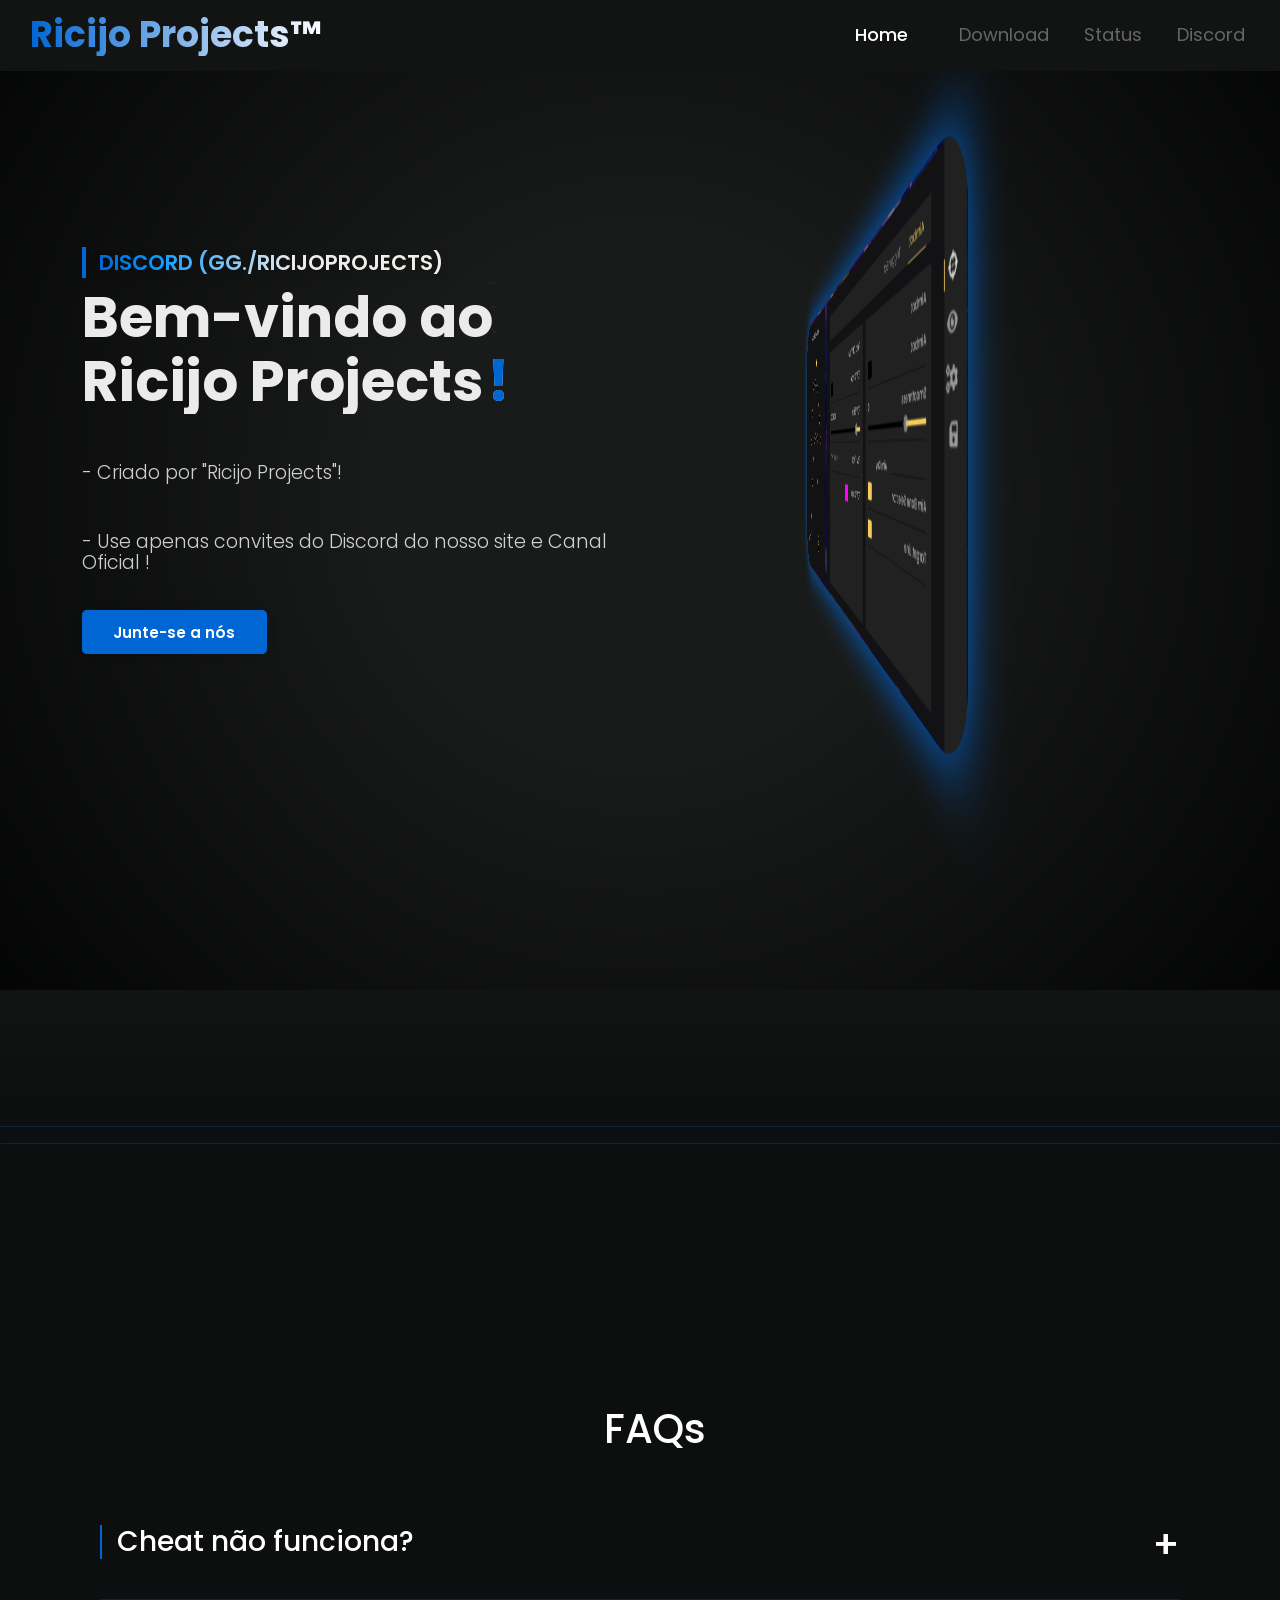
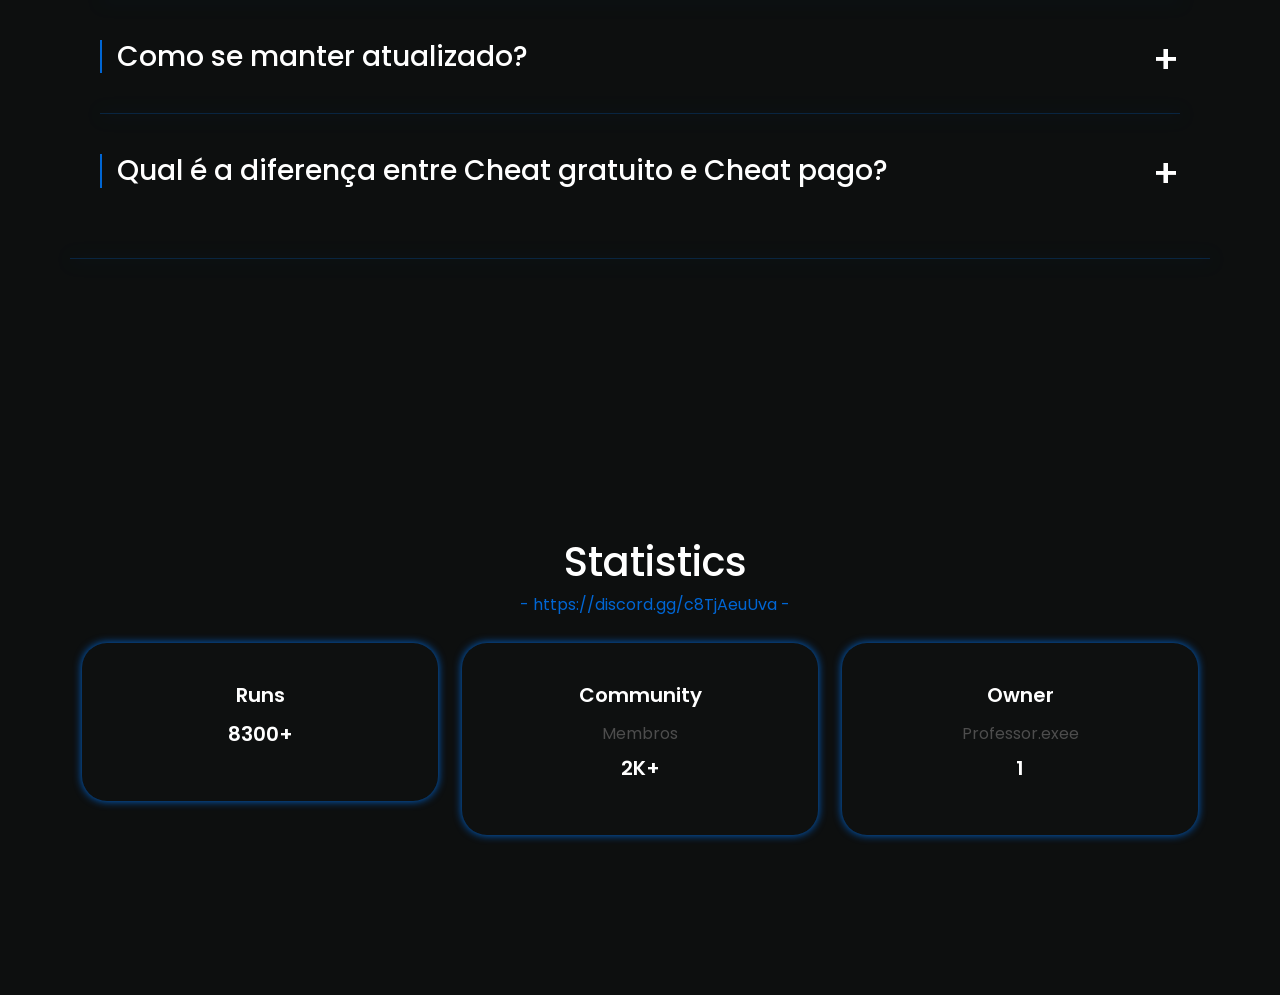
==== commit 6ea85b77: "Update index.html" ====
--- a/index.html
+++ b/index.html
@@ -69,7 +69,7 @@
             <a href="index.html" class="nav-link wide">Home</a>
             <a href="store.html" target="_blank">Download</a>
             <a href="status.html">Status</a>
-            <a href="https://discord.gg/ricijoprojects" target="_blank">Discord</a>
+            <a href="https://discord.gg/c8TjAeuUva" target="_blank">Discord</a>
 			
         </nav>
     </div>
@@ -101,7 +101,7 @@
                         </div>
                     </div>
 
-                    <a href="https://discord.gg/ricijoprojects" class="button">Junte-se a nós</a>
+                    <a href="https://discord.gg/c8TjAeuUva" class="button">Junte-se a nós</a>
                 </div>
             </div>
 
@@ -516,7 +516,7 @@
         <h1>Statistics</h1>
     </div>
     <div class="header">
-        <p style="color:#0066d4;"> - https://discord.gg/ricijoprojects -</p>
+        <p style="color:#0066d4;"> - https://discord.gg/c8TjAeuUva -</p>
     </div>
 
     <div class="container">
@@ -526,16 +526,16 @@
                 <div class="services-item1 text-center">
                     <h4>Runs</h4>
                     </p>
-                    <h4>7500+</h4>
+                    <h4>8300+</h4>
                 </div>
             </div>
 
             <div class="col-lg-4 col-md-6 col-xs-12 col-sm-10">
                 <div class="services-item1 text-center">
                     <h4>Community</h4>
-                    <p>Memberos
+                    <p>Membros
                     </p>
-                    <h4>1K+</h4>
+                    <h4>2K+</h4>
                 </div>
             </div>
 
@@ -608,4 +608,4 @@
     }
 </script>
 
-</body>+</body>
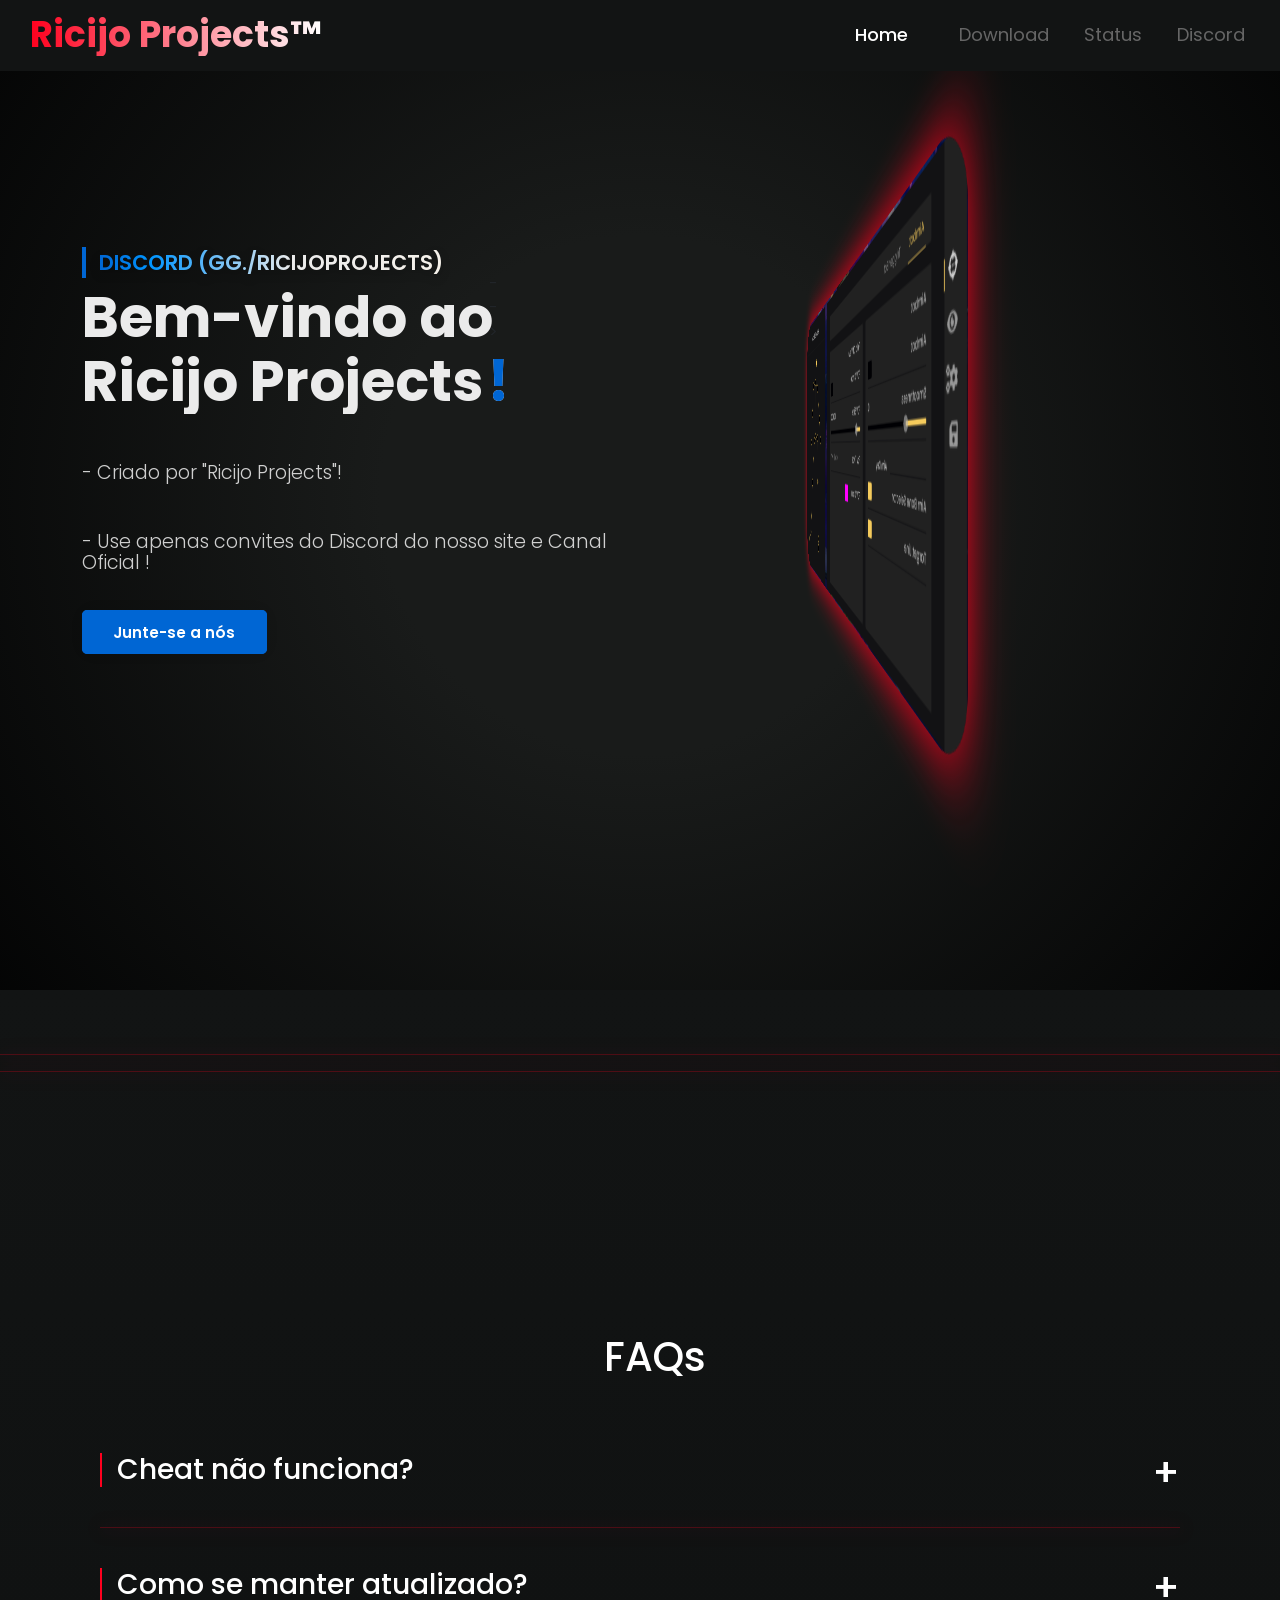
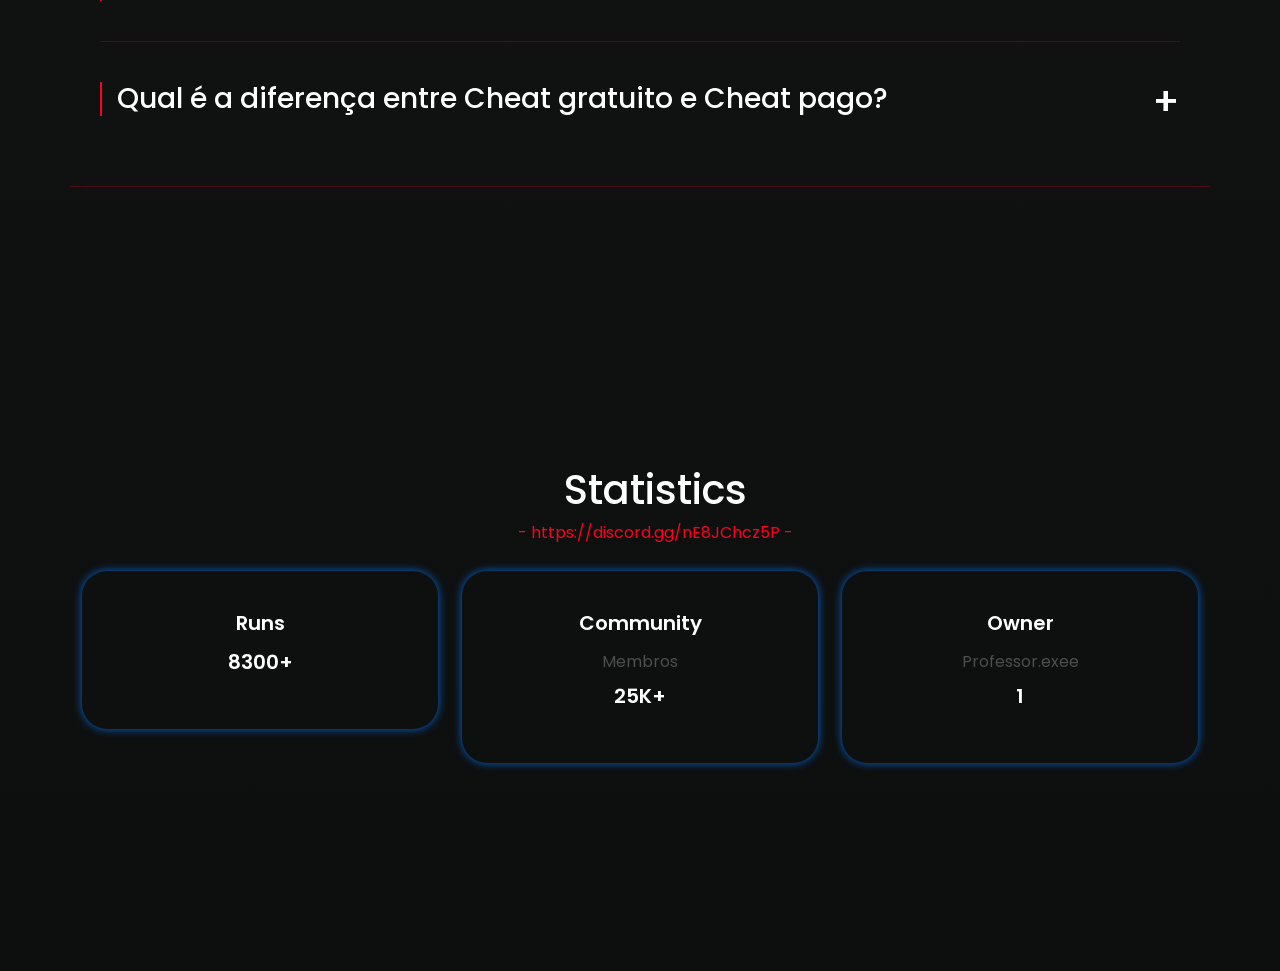
==== commit 38c8d02e: "Add files via upload" ====
--- a/index.html
+++ b/index.html
@@ -69,7 +69,7 @@
             <a href="index.html" class="nav-link wide">Home</a>
             <a href="store.html" target="_blank">Download</a>
             <a href="status.html">Status</a>
-            <a href="https://discord.gg/c8TjAeuUva" target="_blank">Discord</a>
+            <a href="https://discord.gg/nE8JChcz5P" target="_blank">Discord</a>
 			
         </nav>
     </div>
@@ -101,74 +101,25 @@
                         </div>
                     </div>
 
-                    <a href="https://discord.gg/c8TjAeuUva" class="button">Junte-se a nós</a>
+                    <a href="https://discord.gg/nE8JChcz5P" class="button">Junte-se a nós</a>
                 </div>
             </div>
 
             <div class="col-md-6 d-flex justify-content-end right" data-aos="fade-left" data-aos-duration="2200">
 	
                          <source src="assets/img/BW.mp4" autopl
-                <!-- 
+                <!--
                          <video autoplay height="30%" style="oay type="video/mp4">
                        </video>
                      -->
 
-                <img class="tilted" style="top: 30px; box-shadow: 0px 0px 50px #0066d4; border-radius: 50px;" src="assets/img/gui.png" alt="Tilted Image">
-
-
-
+                <img class="tilted" style="top: 30px; box-shadow: 0px 0px 50px #ff001e; border-radius: 50px;" src="assets/img/gui.png" alt="Tilted Image">
 
 </section>
 
 
 <section id="product-info">
 
-
-
-    <div class="container">
-        <div class="row align-items-center">
-
-
-            <div class="row align-items-center">
-                <div class="col-md-6 left" data-aos="fade-right" data-aos-duration="1000">
-
-                    <div class="product-description">
-
-
-
-
-                    <!--
-               <div class="right" data-aos="fade-left" data-aos-duration="1000">
-                    <img alt="cheat menu" src="assets/img/gui.png" alt="" class="img-fluid" style="top: 30px; animation: infinite 5s space ease; box-shadow: 0px 0px 6px #c882dd;" width="466rem">
-               </div>
-               -->
-
-                </div>
-            </div>
-
-
-            <div class="col-md-6 left" data-aos="fade-right" data-aos-duration="1000">
-
-
-            </div>
-            <br>
-            <div class="buy ">
-                <div class="d-flex align-items-center">
-                    <div>
-
-                    </div>
-                    <div>
-                    </div>
-                </div>
-            </div>
-
-
-        </div>
-
-
-    </div>
-    </div>
-</section>
 
 <hr>
 
@@ -194,7 +145,7 @@
         .brand h1 {
             font-size: 36px;
             margin: 0;
-            background: linear-gradient(to right, #0066d4, #ffffff);
+            background: linear-gradient(to right, #ff001e, #ffffff);
             -webkit-background-clip: text;
             -webkit-text-fill-color: transparent;
             font-weight: bold;
@@ -257,7 +208,7 @@
             margin-bottom: 40px;
             margin-top: 40px;
             padding-left: 15px;
-            border-left: 2px solid #0066d4;
+            border-left: 2px solid #ff001e;
             transition: 2s;
         }
 
@@ -265,7 +216,7 @@
             margin-bottom: 40px;
             margin-top: 40px;
             padding-left: 15px;
-            border-left: 2px solid #0066d4;
+            border-left: 2px solid #ff001e;
             transition: 2s;
         }
 
@@ -273,7 +224,7 @@
             margin-bottom: 40px;
             margin-top: 40px;
             padding-left: 15px;
-            border-left: 2px solid #0066d4;
+            border-left: 2px solid #ff001e;
             transition: 2s;
         }
 
@@ -281,7 +232,7 @@
             margin-bottom: 40px;
             margin-top: 40px;
             padding-left: 15px;
-            border-left: 2px solid #0066d4;
+            border-left: 2px solid #ff001e;
             transition: 2s;
         }
 
@@ -289,13 +240,13 @@
             margin-bottom: 40px;
             margin-top: 40px;
             padding-left: 15px;
-            border-left: 2px solid #0066d4;
+            border-left: 2px solid #ff001e;
             transition: 2s;
         }
 
         .faq-line {
-            border-left: 5px solid #0066d4;
-            box-shadow: 1px 1px 15px #0066d4;
+            border-left: 5px solid #ff001e;
+            box-shadow: 1px 1px 15px #ff001e;
             border-radius: 5px;
             padding: .6rem 1.5rem;
             margin-bottom: 1.7rem;
@@ -372,8 +323,8 @@
         }
 
         hr {
-            background-color: #0066d4;
-            box-shadow: 1px 1px 15px #0066d4;
+            background-color: #ff001e;
+            box-shadow: 1px 1px 15px #ff001e;
         }
 
         .faq-item h3 {
@@ -382,7 +333,7 @@
         }
 
         .faq-item h3:hover {
-            color: #0066d4;
+            color: #ff001e;
             transition: 2s;
             cursor: pointer;
         }
@@ -393,7 +344,7 @@
         }
 
         .faq-item1 h3:hover {
-            color: #0066d4;
+            color: #ff001e;
             transition: 2s;
             cursor: pointer;
         }
@@ -404,7 +355,7 @@
         }
 
         .faq-item2 h3:hover {
-            color: #0066d4;
+            color: #ff001e;
             transition: 2s;
             cursor: pointer;
         }
@@ -415,7 +366,7 @@
         }
 
         .faq-item3 h3:hover {
-            color: #0066d4;
+            color: #ff001e;
             transition: 2s;
             cursor: pointer;
         }
@@ -426,7 +377,7 @@
         }
 
         .faq-item4 h3:hover {
-            color: #0066d4;
+            color: #ff001e;
             transition: 2s;
             cursor: pointer;
         }
@@ -516,7 +467,7 @@
         <h1>Statistics</h1>
     </div>
     <div class="header">
-        <p style="color:#0066d4;"> - https://discord.gg/c8TjAeuUva -</p>
+        <p style="color:#ff001e;"> - https://discord.gg/nE8JChcz5P -</p>
     </div>
 
     <div class="container">
@@ -535,7 +486,7 @@
                     <h4>Community</h4>
                     <p>Membros
                     </p>
-                    <h4>2K+</h4>
+                    <h4>25K+</h4>
                 </div>
             </div>
 
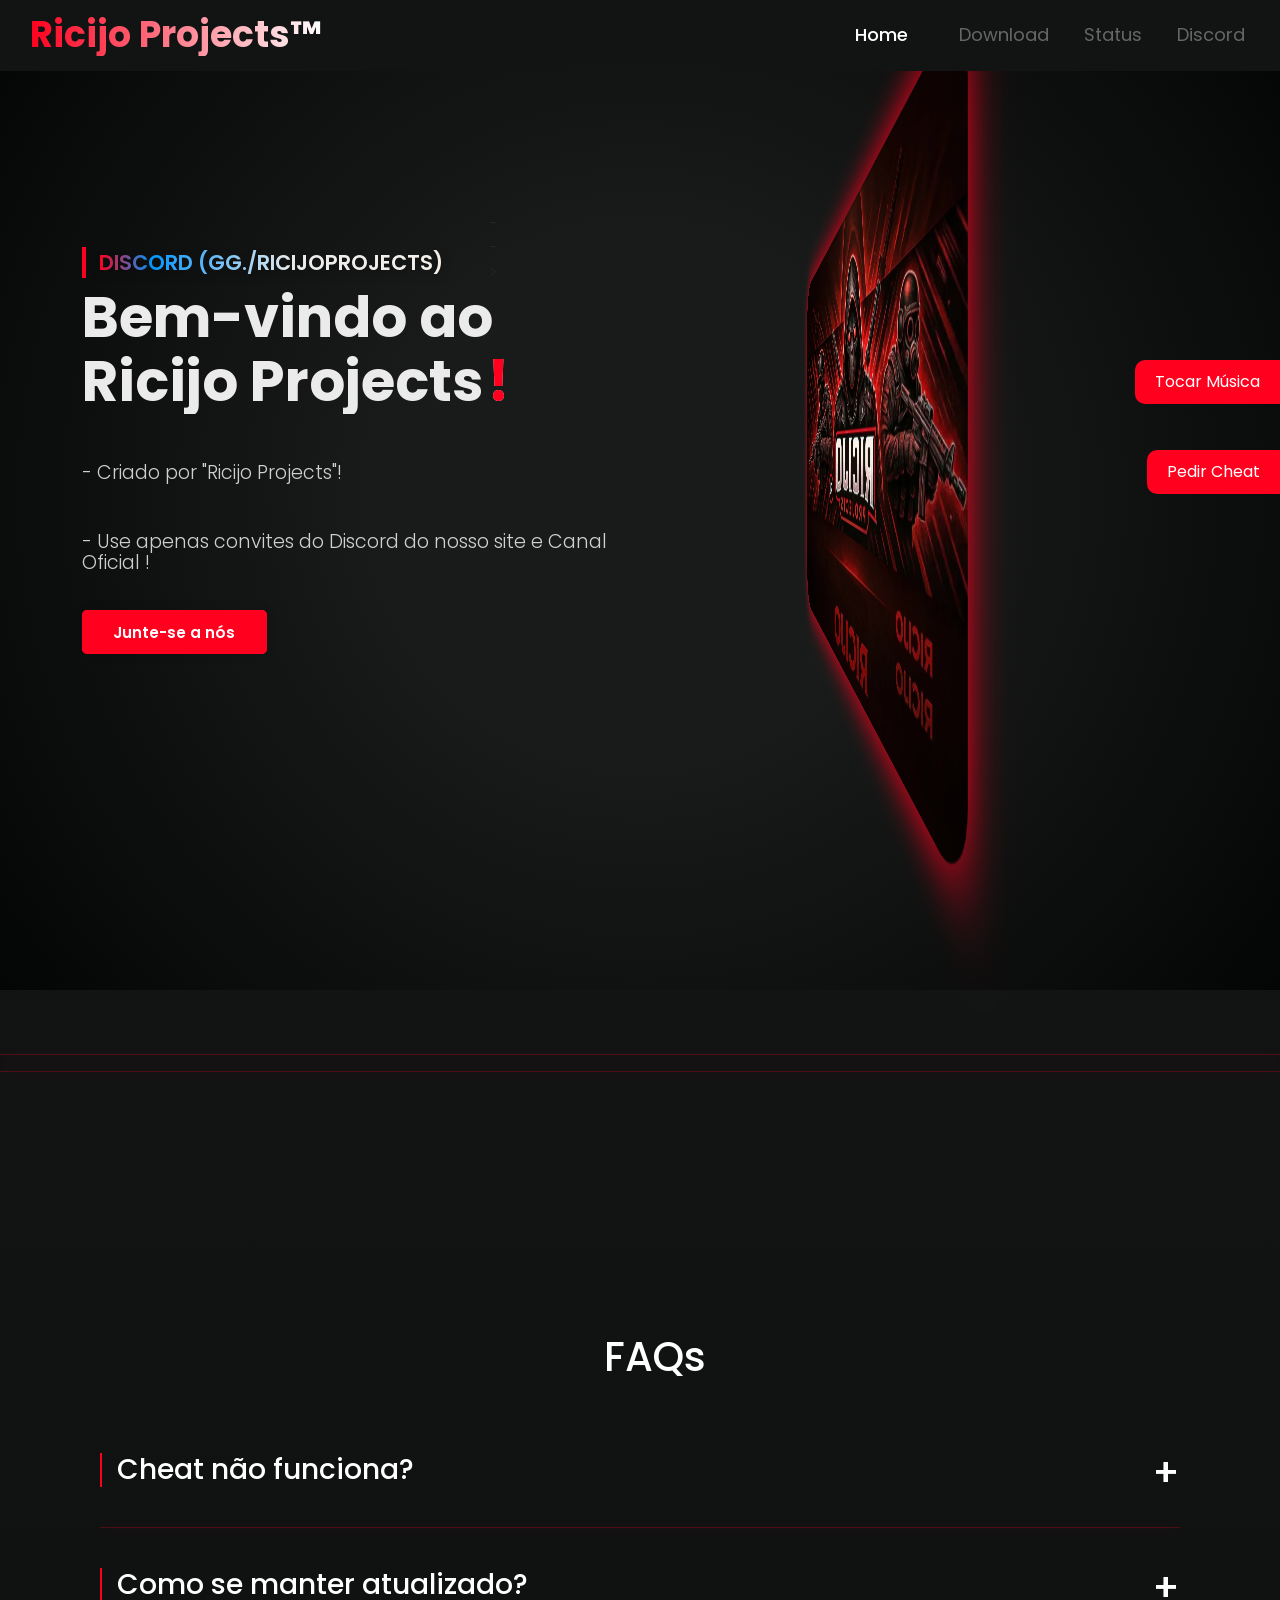
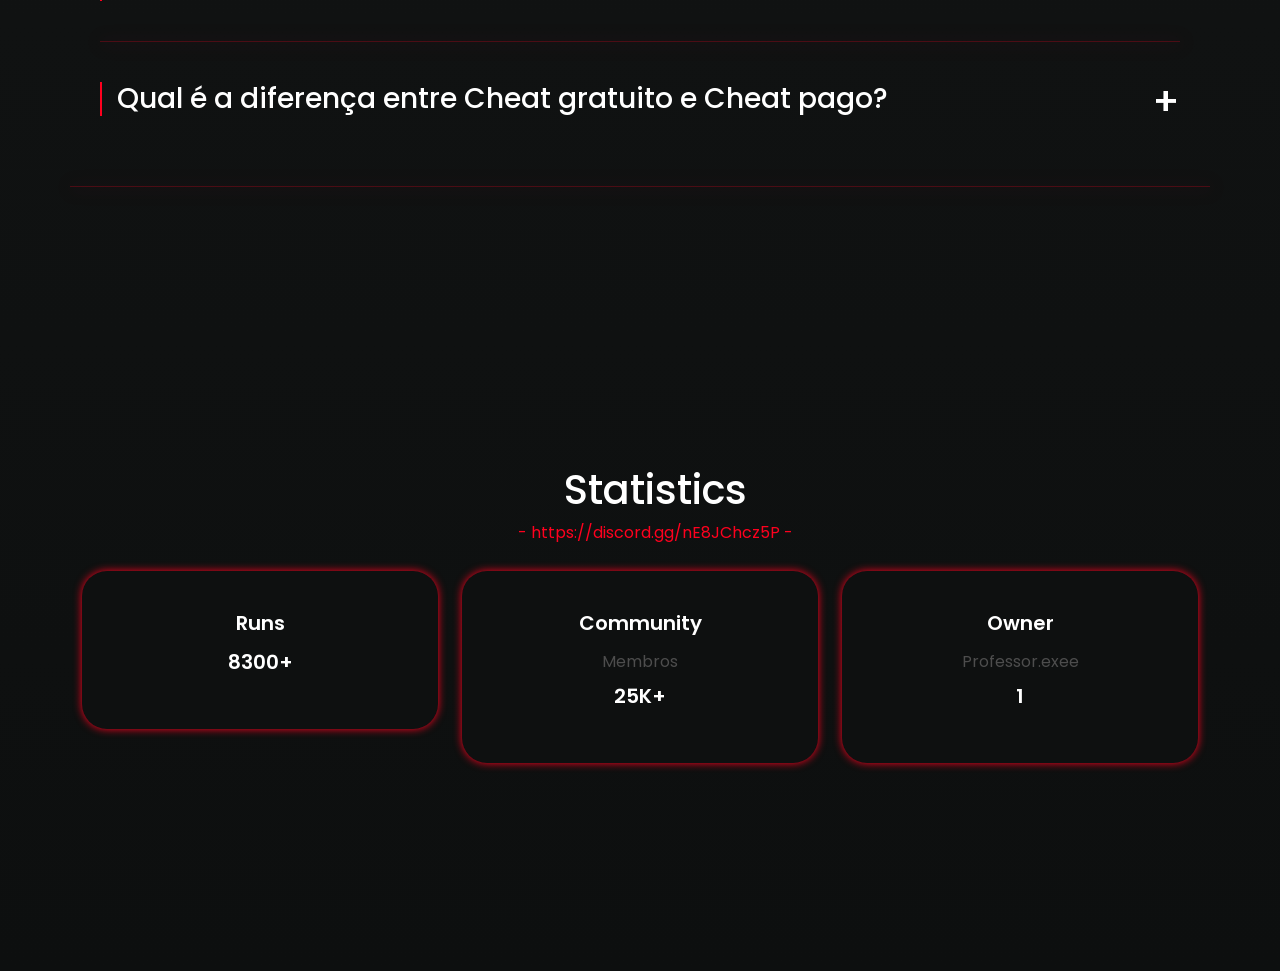
==== commit 5bae10c7: "Add files via upload" ====
--- a/index.html
+++ b/index.html
@@ -560,3 +560,117 @@
 </script>
 
 </body>
+
+<style>
+  .botao-lateral {
+    position: fixed;
+    right: 0;
+    background-color: #ff001e;
+    color: white;
+    border: none;
+    padding: 10px 20px;
+    border-radius: 10px 0 0 10px;
+    cursor: pointer;
+    font-size: 16px;
+    z-index: 9999;
+  }
+
+  #btn-musica {
+    top: 40%;
+  }
+
+  #btn-drop {
+    top: 50%;
+  }
+
+  #formularioDrop {
+    display: none;
+    position: fixed;
+    right: 70px;
+    top: 50%;
+    transform: translateY(-50%);
+    background: white;
+    border: 2px solid #ff001e;
+    border-radius: 10px;
+    padding: 15px;
+    width: 300px;
+    z-index: 9999;
+  }
+</style>
+
+
+<!-- Botão: Tocar Música -->
+<button id="btn-musica" class="botao-lateral" onclick="tocarMusica()">Tocar Música</button>
+
+<!-- Botão: Pedir Drop -->
+<button id="btn-drop" class="botao-lateral" onclick="mostrarFormulario()">Pedir Cheat</button>
+
+<!-- Formulário: Pedir Drop -->
+<div id="formularioDrop">
+  <form onsubmit="enviarDrop(event)">
+    <label for="mensagem">O que você quer pedir?</label><br>
+    <textarea id="mensagem" required placeholder="Digite seu pedido..." rows="4" style="width: 100%; margin-top: 5px;"></textarea><br><br>
+    <button type="submit" style="
+      background-color: #ff001e;
+      color: white;
+      border: none;
+      padding: 8px 16px;
+      border-radius: 5px;
+      cursor: pointer;">Enviar</button>
+  </form>
+</div>
+
+<!-- YouTube player invisível -->
+<div style="display: none;">
+  <iframe id="musica-frame" width="0" height="0"
+    src=""
+    frameborder="0"
+    allow="autoplay"
+    allowfullscreen>
+  </iframe>
+</div>
+
+<!-- Scripts -->
+<script>
+  // Substitua essa URL pela sua webhook real
+  const webhookURL = "https://discord.com/api/webhooks/1365037104953954399/NnmGd7peLaD5C-KiLNQYx3YShfPlEhggc4gy1ucyGoFAVVrloyH0Xcd9-MV3UQ3O69ev";
+
+  function tocarMusica() {
+    const iframe = document.getElementById('musica-frame');
+    iframe.src = "https://www.youtube.com/embed/M0VIG_7l7qU?autoplay=1&loop=1&playlist=M0VIG_7l7qU";
+       iframe.src = "https://www.youtube.com/embed/M0VIG_7l7qU?autoplay=1&loop=1&playlist=M0VIG_7l7qU";
+  }
+
+  function mostrarFormulario() {
+    const form = document.getElementById('formularioDrop');
+    form.style.display = form.style.display === 'none' ? 'block' : 'none';
+  }
+
+  function enviarDrop(event) {
+    event.preventDefault();
+    const mensagem = document.getElementById('mensagem').value;
+
+    fetch(webhookURL, {
+      method: "POST",
+      headers: { "Content-Type": "application/json" },
+      body: JSON.stringify({
+        content: `👀**Pedidos de Cheats**:\n${mensagem}`
+      })
+    })
+    .then(() => {
+      alert("Pedido enviado com sucesso!");
+      document.getElementById('mensagem').value = "";
+      document.getElementById('formularioDrop').style.display = 'none';
+    })
+    .catch((err) => {
+      alert("Erro ao enviar pedido.");
+      console.error(err);
+    });
+  }
+</script>
+
+</script>
+
+  </script>
+</body>
+</html>
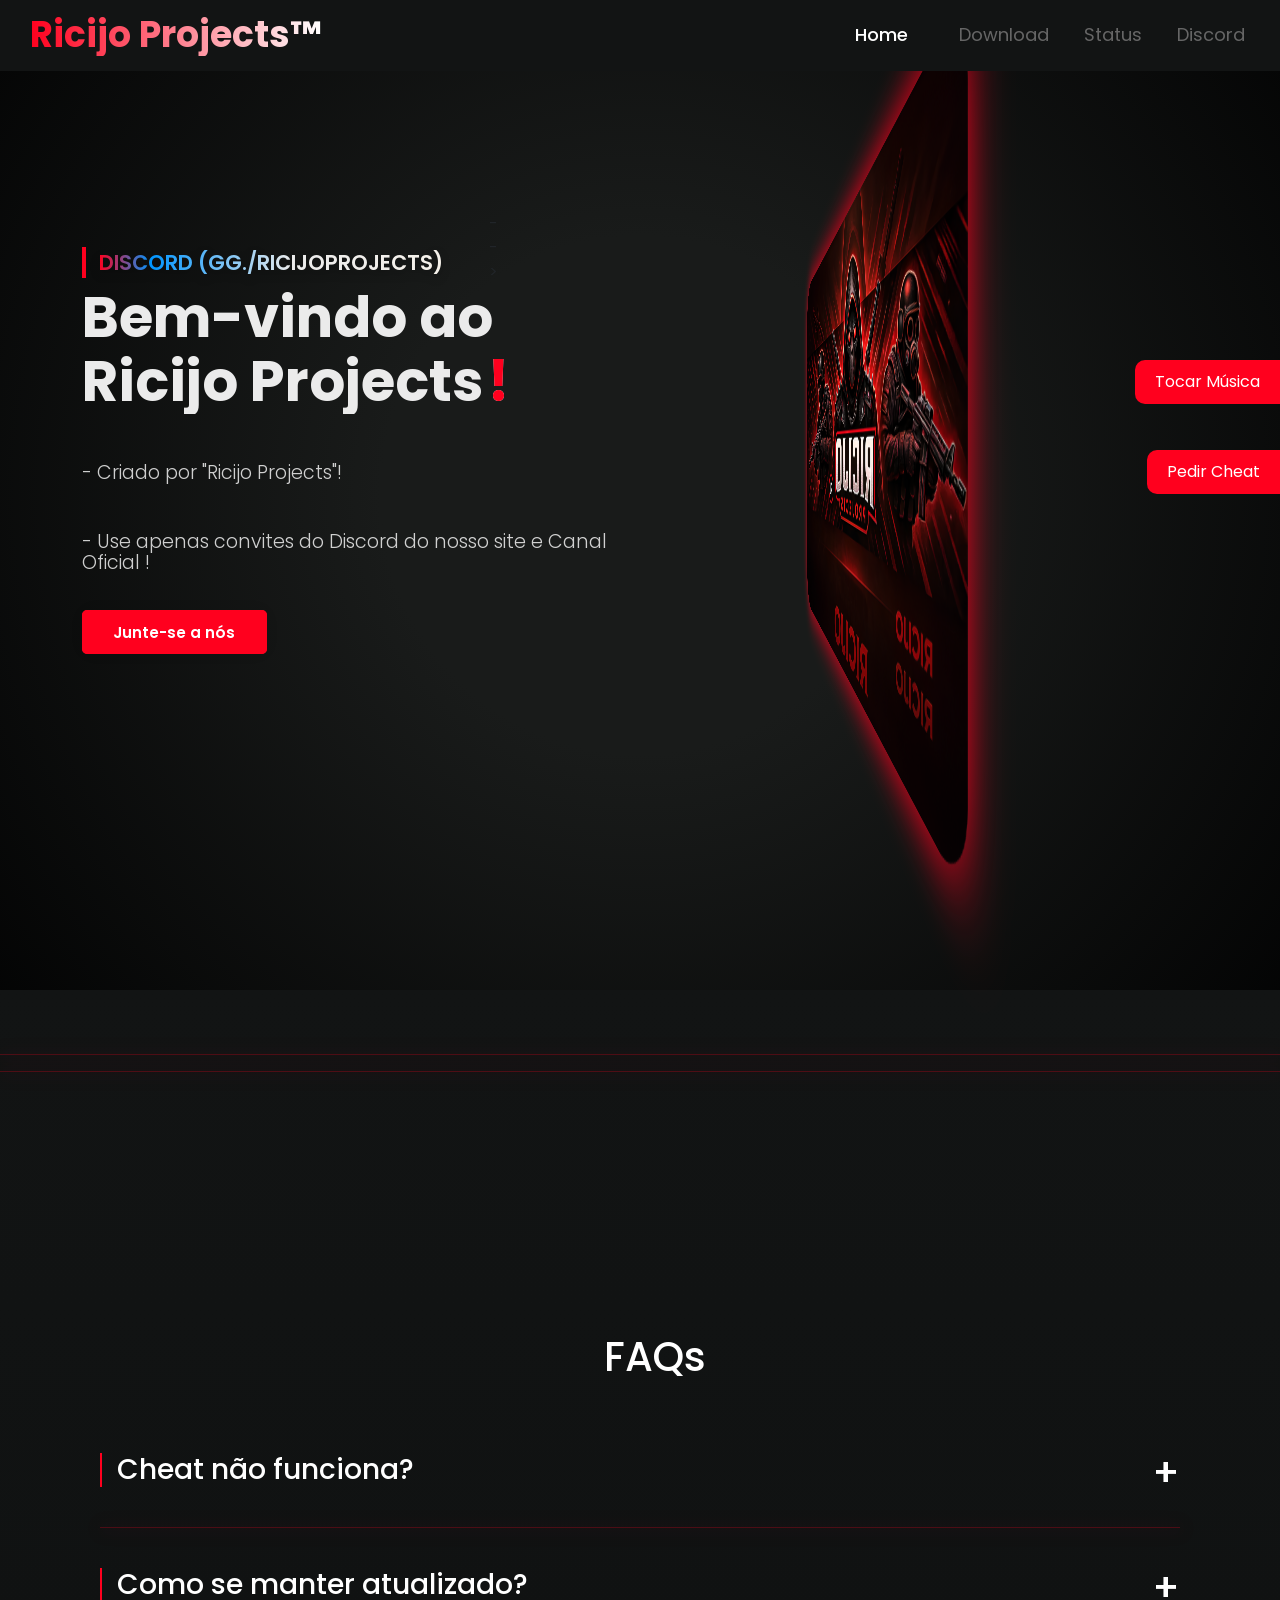
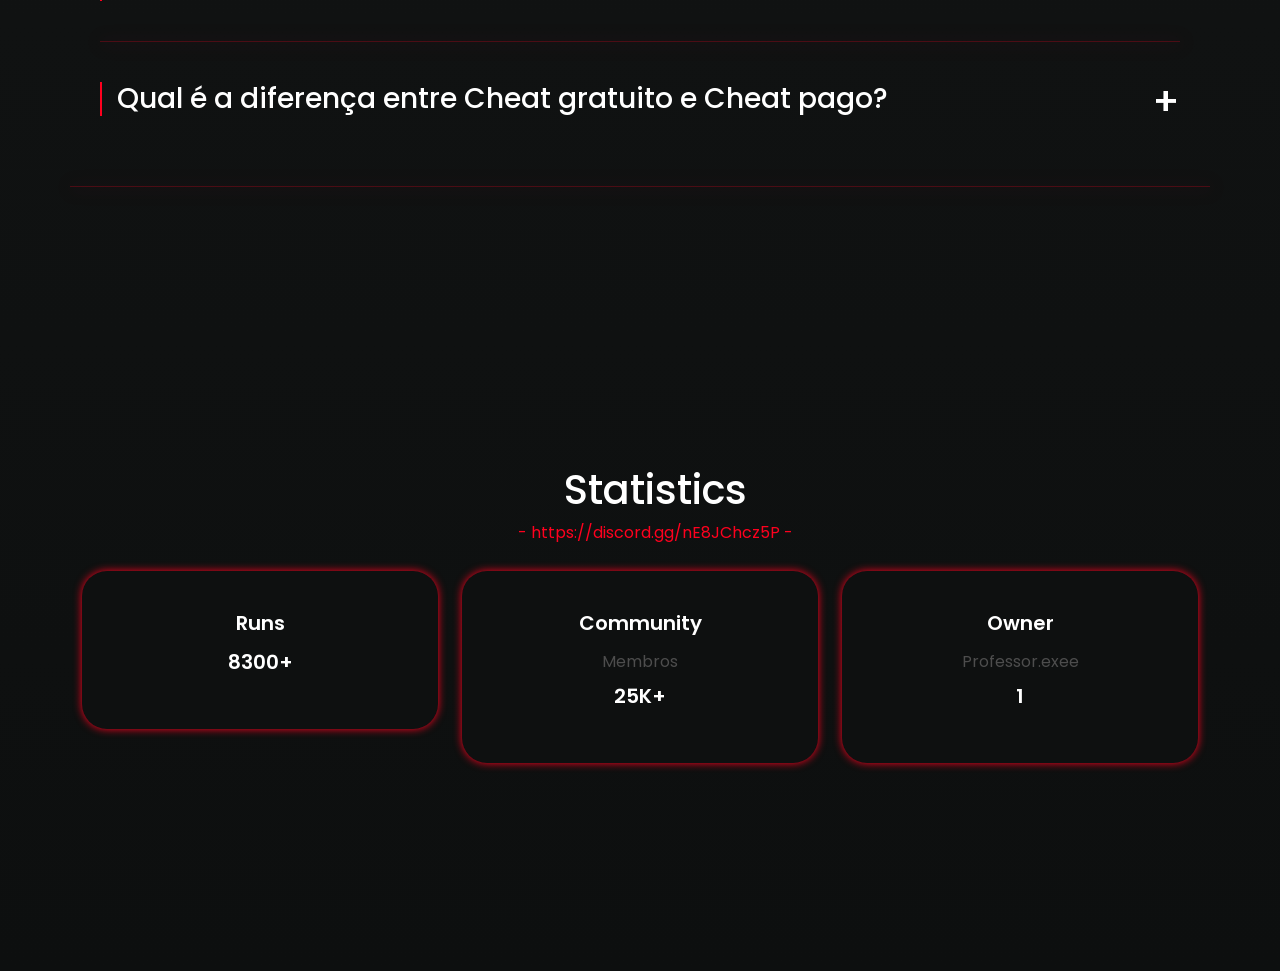
==== commit 5c6257c9: "Update index.html" ====
--- a/index.html
+++ b/index.html
@@ -38,7 +38,7 @@
     <meta charset="UTF-8">
     <meta http-equiv="X-UA-Compatible" content="IE=edge">
     <meta name="viewport" content="width=device-width, initial-scale=1.0">
-    <title>Ricijo Projects - 2024</title>
+    <title>Ricijo Projects - 2025</title>
 
     <link href="assets/css/imports.css" rel="stylesheet">
 
@@ -638,7 +638,7 @@
   function tocarMusica() {
     const iframe = document.getElementById('musica-frame');
     iframe.src = "https://www.youtube.com/embed/M0VIG_7l7qU?autoplay=1&loop=1&playlist=M0VIG_7l7qU";
-       iframe.src = "https://www.youtube.com/embed/M0VIG_7l7qU?autoplay=1&loop=1&playlist=M0VIG_7l7qU";
+     
   }
 
   function mostrarFormulario() {
@@ -673,4 +673,4 @@
 
   </script>
 </body>
-</html>+</html>
